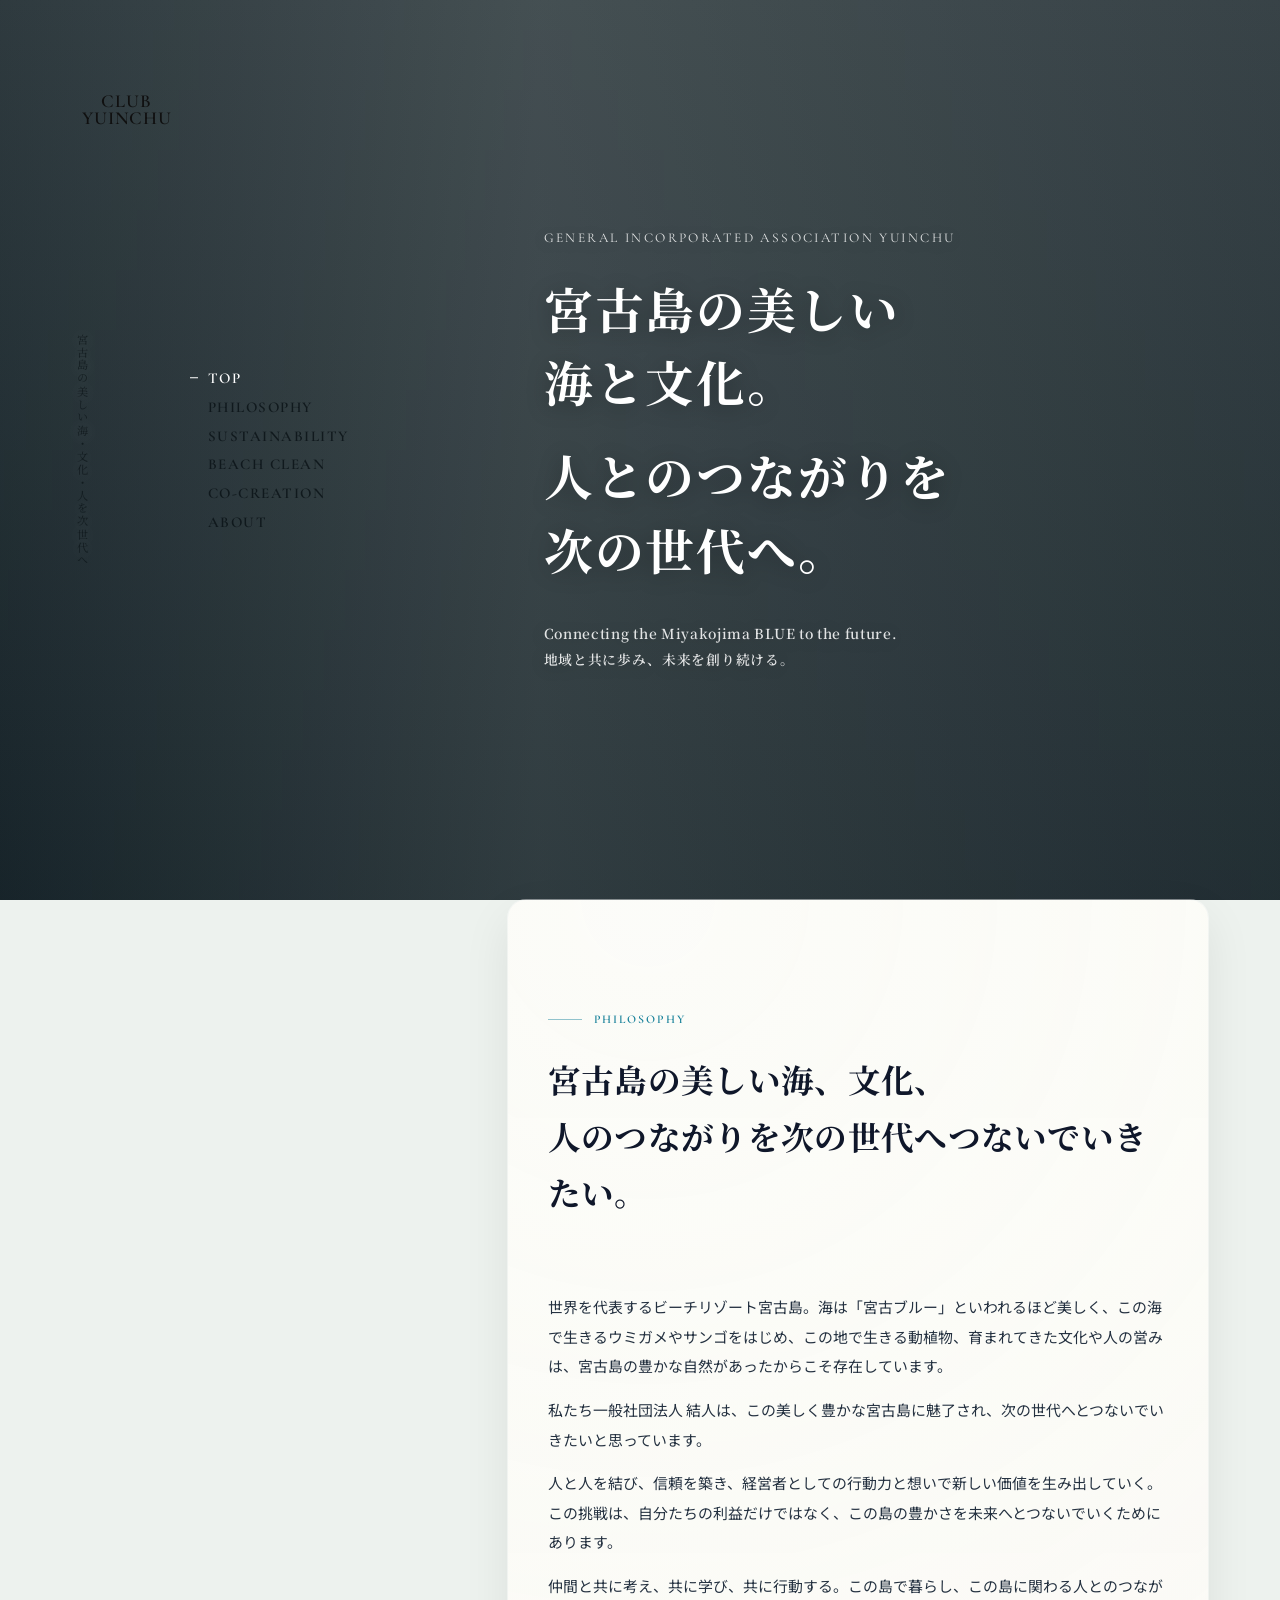
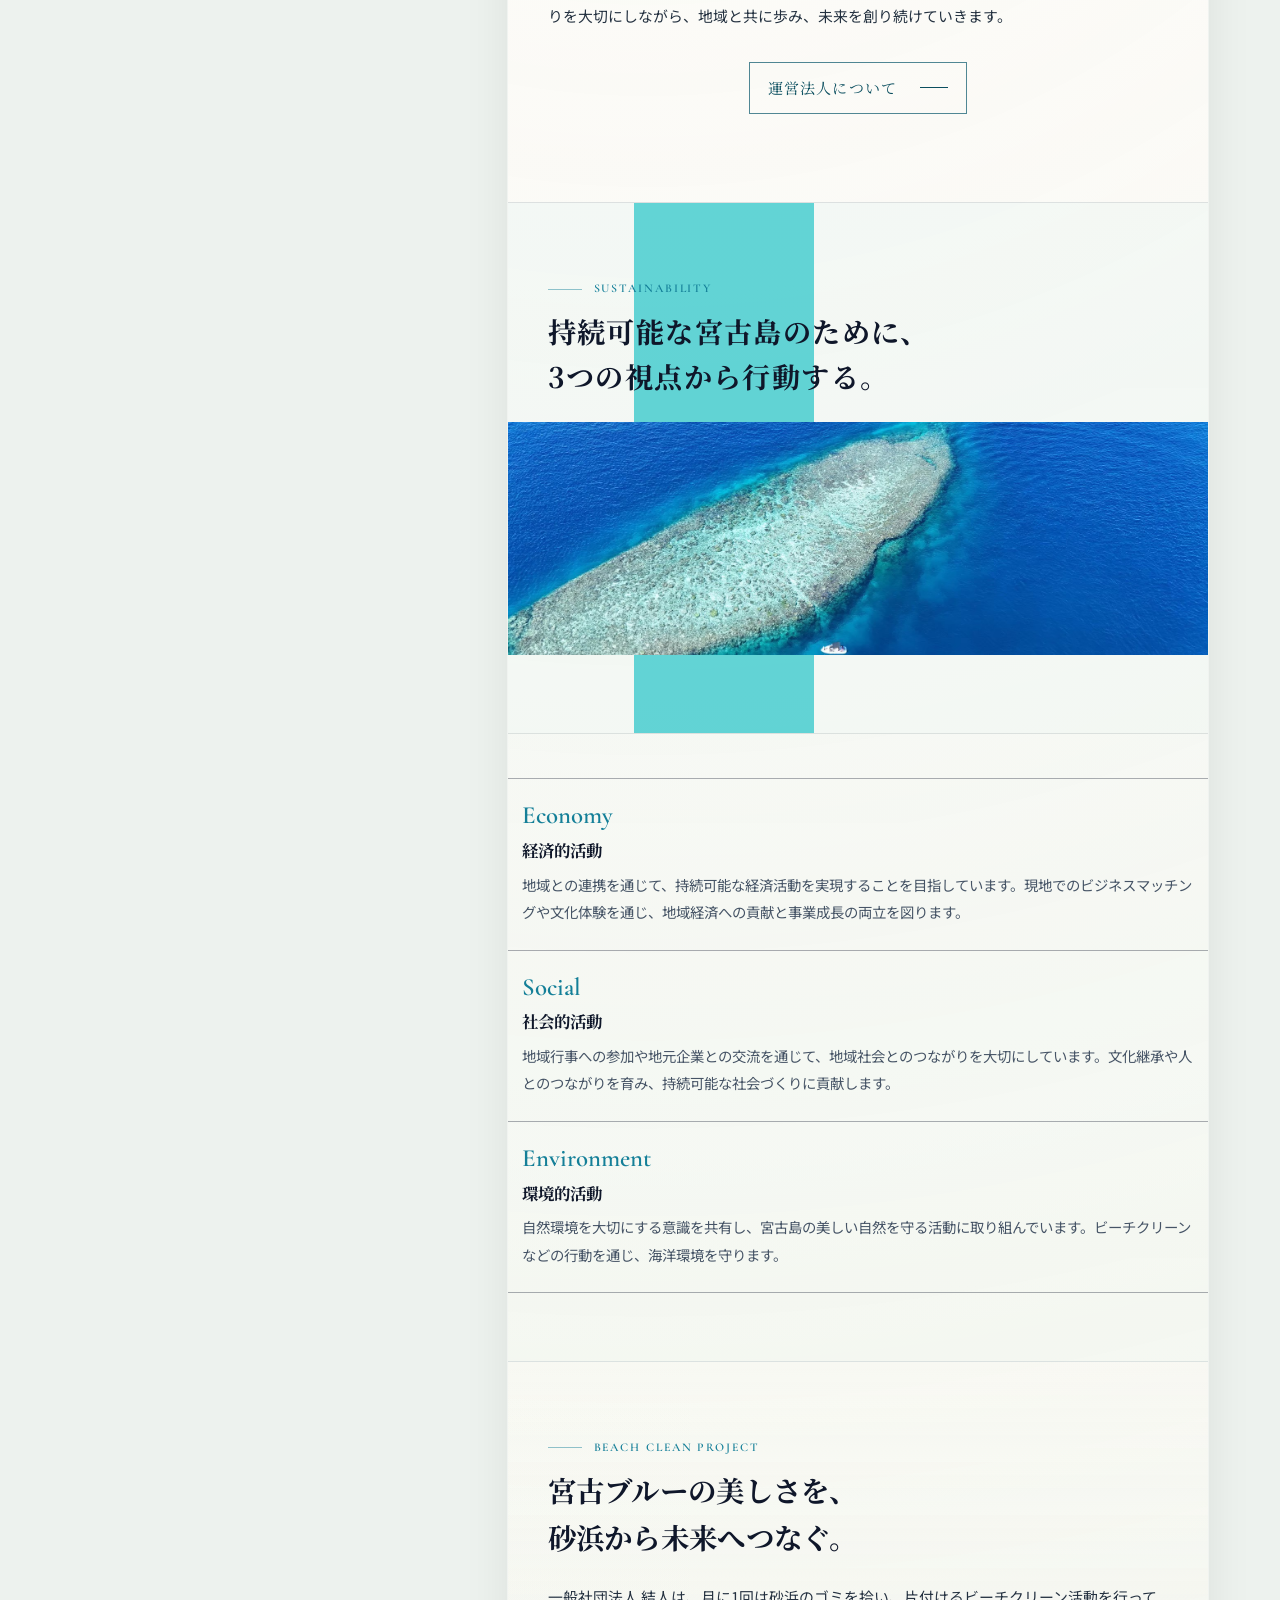
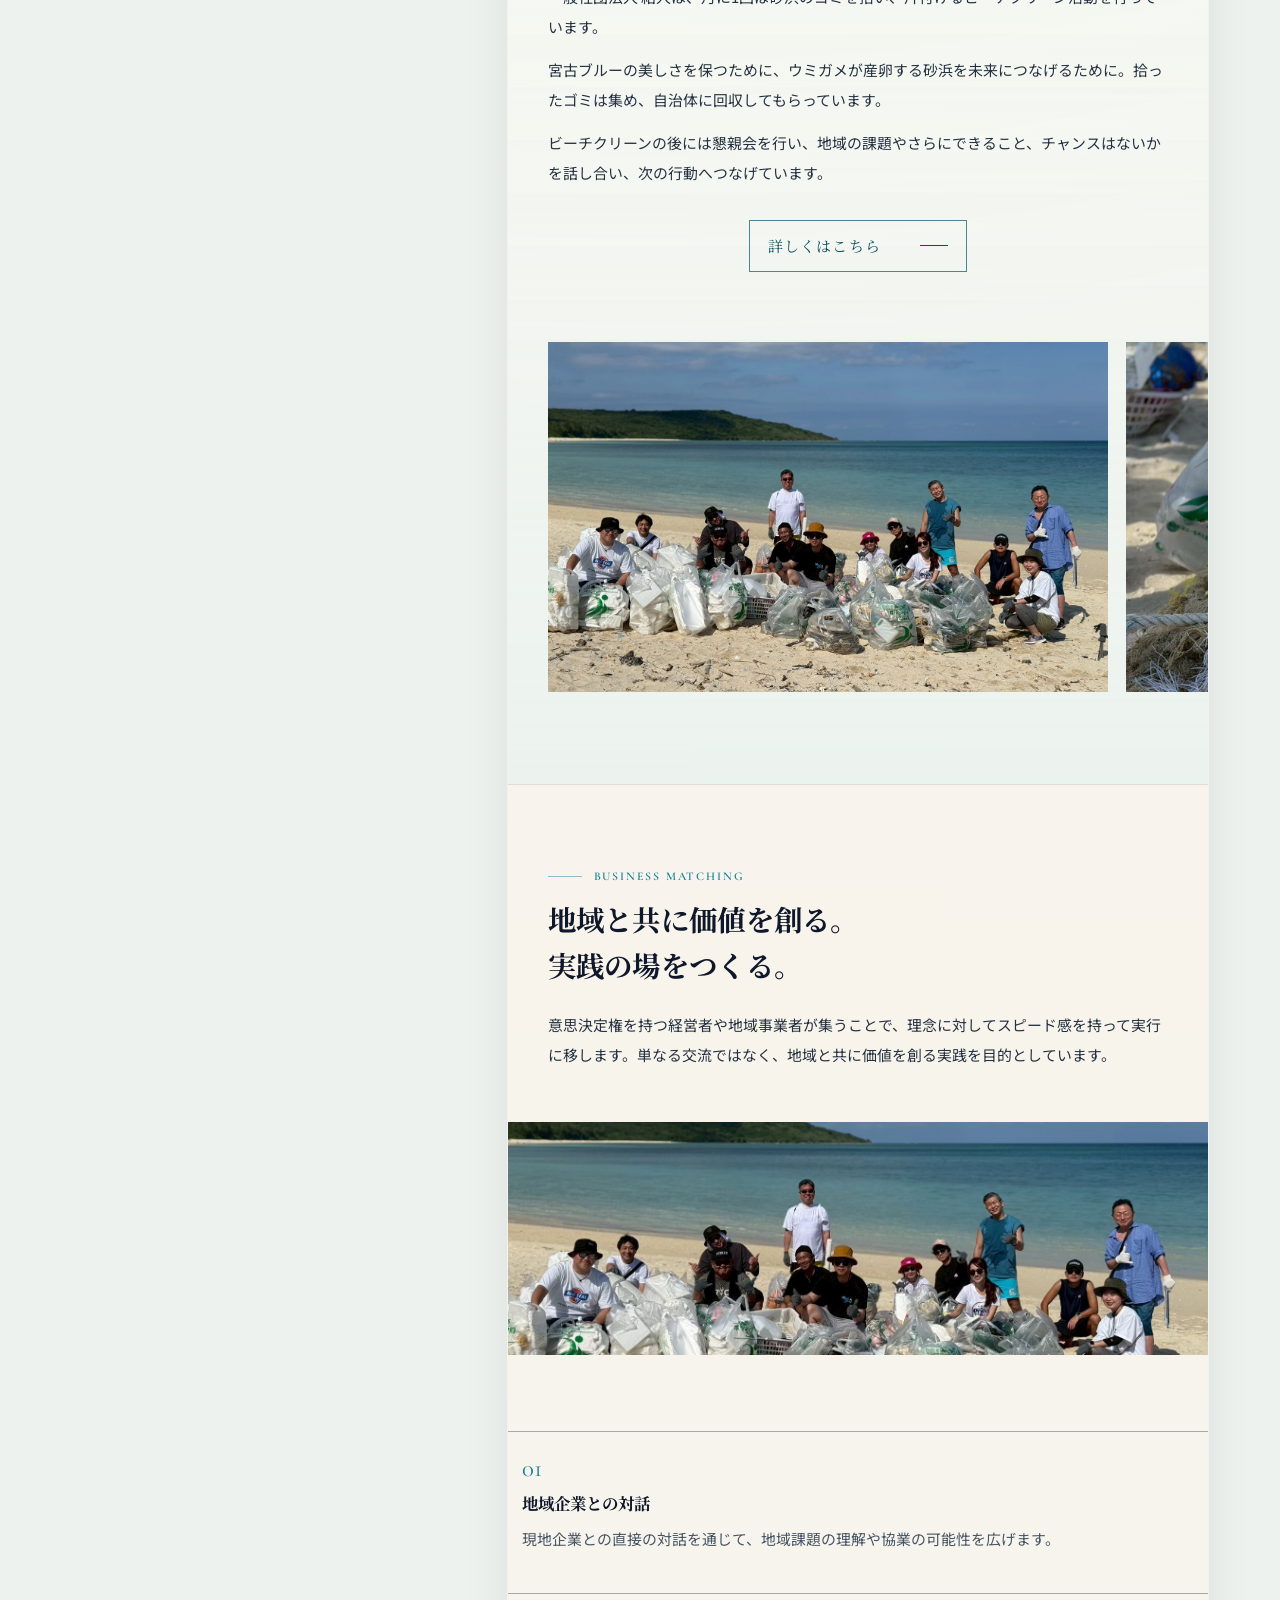
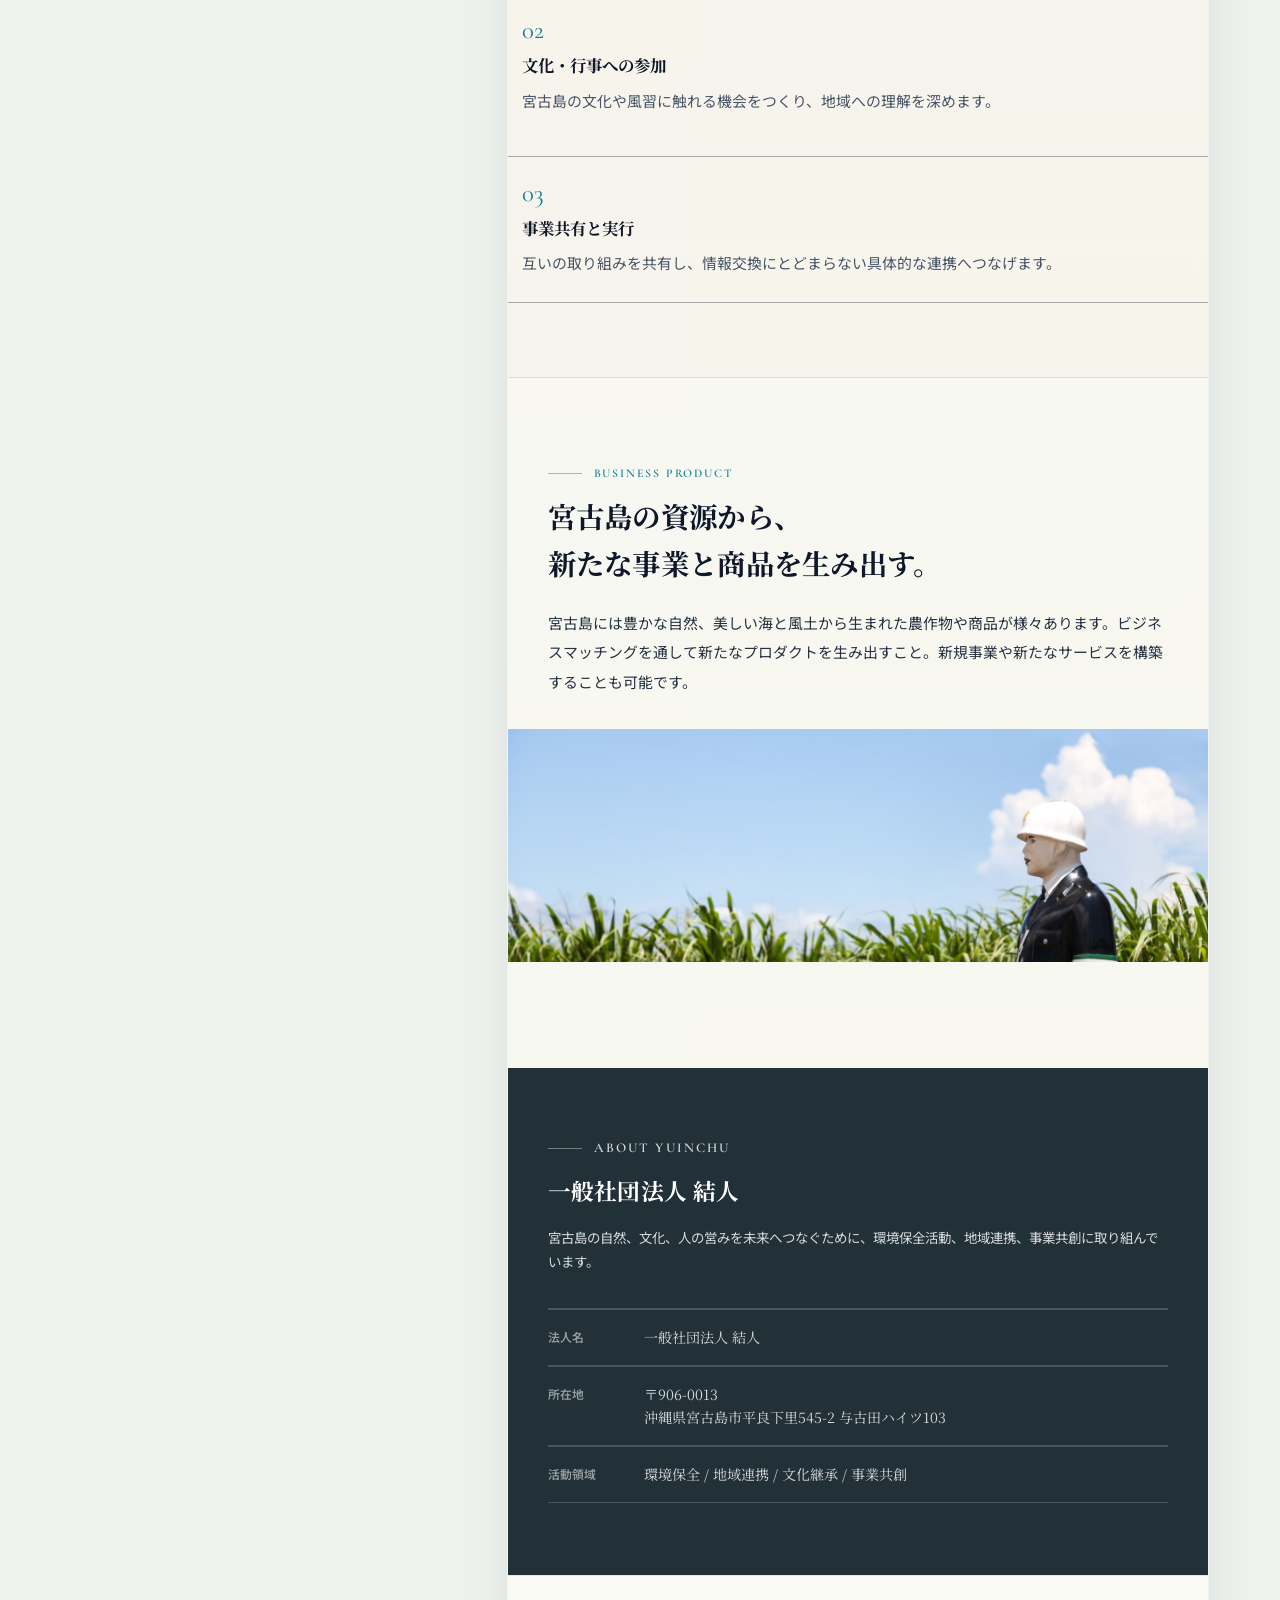
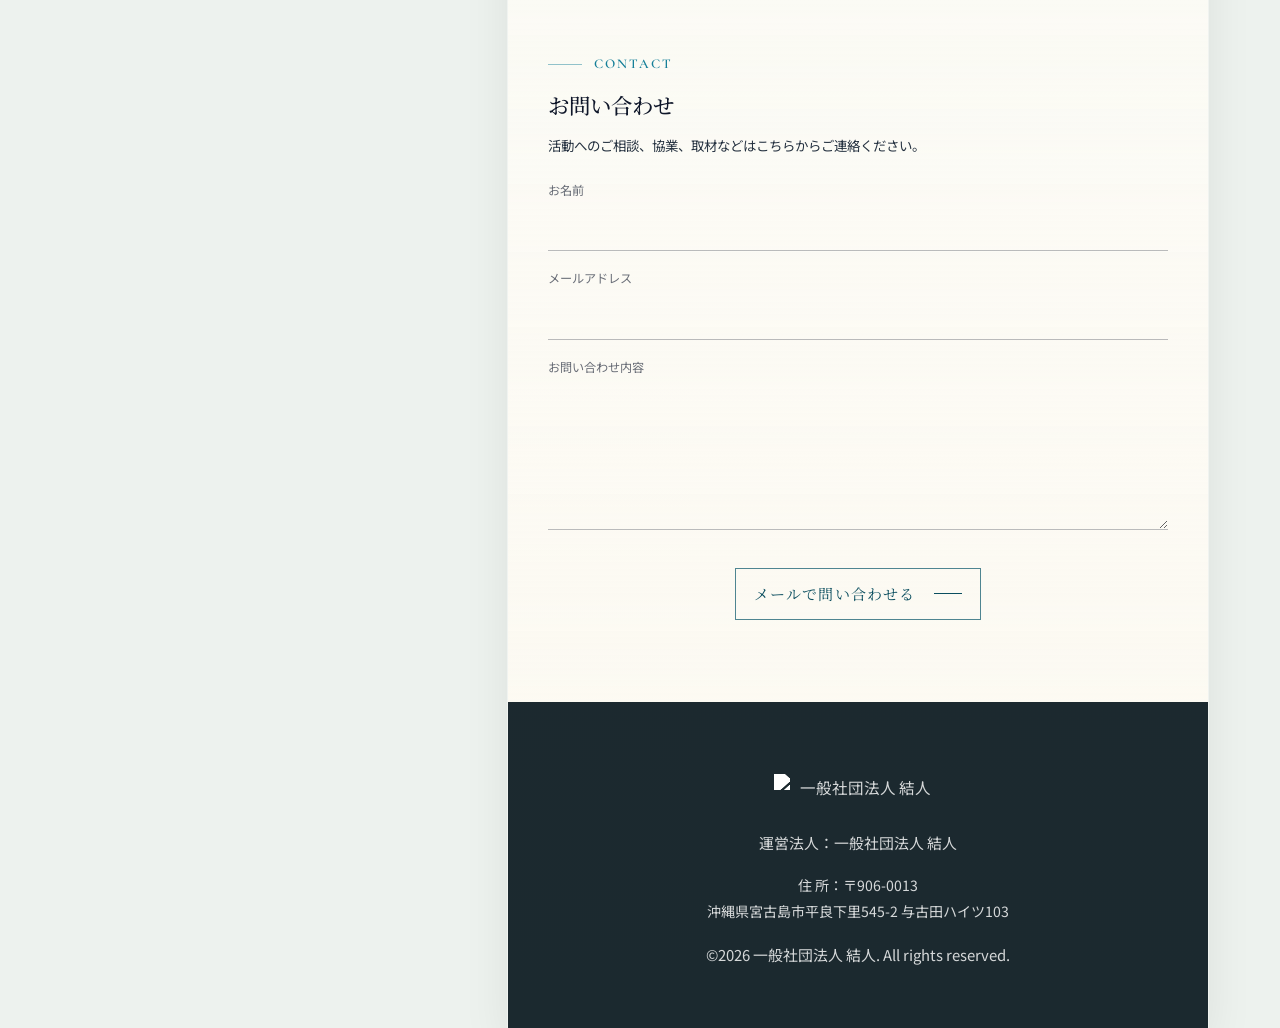
==== index.html @ d58e1b7d "Add files via upload" ====
<!DOCTYPE html>
<html lang="ja">
<head>
  <meta charset="UTF-8">
  <meta name="viewport" content="width=device-width, initial-scale=1.0">
  <meta name="description" content="一般社団法人 結人は、宮古島の美しい海・文化・人のつながりを次世代へつなぐため、環境保全、地域連携、持続可能な経済活動に取り組む法人です。">
  <title>一般社団法人 結人｜宮古島の美しい海・文化・人を次世代へ</title>
  <link rel="icon" href="assets/favicon.png" type="image/png">
  <link rel="stylesheet" href="style_hiroha-structure.css">
  <link rel="preconnect" href="https://fonts.googleapis.com">
  <link rel="preconnect" href="https://fonts.gstatic.com" crossorigin>
  <link href="https://fonts.googleapis.com/css2?family=Noto+Sans+JP:wght@300;400;500;700&family=Noto+Serif+JP:wght@400;500;600;700&family=Cormorant+Garamond:wght@400;500;600&display=swap" rel="stylesheet">
</head>
<body class="hiroha-layout">
  <div class="ambient-video" aria-hidden="true">
    <video autoplay muted loop playsinline poster="assets/hero-ocean.jpg">
      <source src="assets/260413_yuinchubackground.mp4" type="video/mp4">
    </video>
  </div>
  <div class="ambient-overlay" aria-hidden="true"></div>
  <a class="side-logo" href="#top" aria-label="一般社団法人 結人 トップへ">
    <img src="assets/footer-logo.png" alt="">
  </a>
  <p class="side-copy" aria-hidden="true">宮古島の美しい海・文化・人を次世代へ</p>

  <header class="site-header" id="top">
    <div class="site-header__inner">
      <a class="brand" href="#top" aria-label="一般社団法人 結人 トップへ">
        <span>CLUB</span>
        <span>YUINCHU</span>
      </a>
      <nav class="global-nav" id="global-nav" aria-label="サイトナビゲーション">
        <a href="#top">TOP</a>
        <a href="#philosophy">PHILOSOPHY</a>
        <a href="#sustainability">SUSTAINABILITY</a>
        <a href="#beach-clean">BEACH CLEAN</a>
        <a href="#co-creation">CO-CREATION</a>
        <a href="#company">ABOUT</a>
      </nav>
      <button class="menu-button" id="menu-button" type="button" aria-label="メニューを開閉" aria-controls="global-nav" aria-expanded="false">
        <span></span>
        <span></span>
        <span></span>
      </button>
    </div>
  </header>

  <main>
    <section class="hero corporate-hero" aria-labelledby="hero-title">
      <div class="hero__media" aria-hidden="true"></div>
      <div class="hero__content">
        <p class="hero__eyebrow">GENERAL INCORPORATED ASSOCIATION YUINCHU</p>
        <h1 class="hero__title" id="hero-title">宮古島の美しい<br>海と文化。<br><span>人とのつながりを<br>次の世代へ。</span></h1>
        <p class="hero__lead">Connecting the Miyakojima BLUE to the future.<br>地域と共に歩み、未来を創り続ける。</p>
      </div>
    </section>

    <div class="phone-stage">
      <section class="section intro" id="philosophy">
      <div class="container intro__layout">
        <div>
          <p class="section-label">PHILOSOPHY</p>
          <h2 class="section-title">宮古島の美しい海、文化、<br>人のつながりを次の世代へつないでいきたい。</h2>
        </div>
        <div class="intro__text">
          <p>世界を代表するビーチリゾート宮古島。海は「宮古ブルー」といわれるほど美しく、この海で生きるウミガメやサンゴをはじめ、この地で生きる動植物、育まれてきた文化や人の営みは、宮古島の豊かな自然があったからこそ存在しています。</p>
          <p>私たち一般社団法人 結人は、この美しく豊かな宮古島に魅了され、次の世代へとつないでいきたいと思っています。</p>
          <p>人と人を結び、信頼を築き、経営者としての行動力と想いで新しい価値を生み出していく。この挑戦は、自分たちの利益だけではなく、この島の豊かさを未来へとつないでいくためにあります。</p>
          <p>仲間と共に考え、共に学び、共に行動する。この島で暮らし、この島に関わる人とのつながりを大切にしながら、地域と共に歩み、未来を創り続けていきます。</p>
          <a class="section-link" href="about.html">運営法人について</a>
        </div>
      </div>
      </section>

    <section class="section sustainability" id="sustainability">
      <div class="container sustainability__inner">
        <p class="section-label">SUSTAINABILITY</p>
        <h2>持続可能な宮古島のために、<br>3つの視点から行動する。</h2>
        <figure class="placeholder-frame sustainability__visual">
          <img src="assets/260625_photo/LINE_ALBUM_20260109_260625_1.jpg" alt="宮古島のサンゴ礁と海">
        </figure>
      </div>
    </section>

    <section class="section sustainability-actions" aria-label="サステナビリティの取り組み">
      <div class="container">
        <div class="card-grid card-grid--three">
          <article class="initiative-card">
            <span>Economy</span>
            <h3>経済的活動</h3>
            <p>地域との連携を通じて、持続可能な経済活動を実現することを目指しています。現地でのビジネスマッチングや文化体験を通じ、地域経済への貢献と事業成長の両立を図ります。</p>
          </article>
          <article class="initiative-card">
            <span>Social</span>
            <h3>社会的活動</h3>
            <p>地域行事への参加や地元企業との交流を通じて、地域社会とのつながりを大切にしています。文化継承や人とのつながりを育み、持続可能な社会づくりに貢献します。</p>
          </article>
          <article class="initiative-card">
            <span>Environment</span>
            <h3>環境的活動</h3>
            <p>自然環境を大切にする意識を共有し、宮古島の美しい自然を守る活動に取り組んでいます。ビーチクリーンなどの行動を通じ、海洋環境を守ります。</p>
          </article>
        </div>
      </div>
    </section>

    <section class="section beach-clean" id="beach-clean">
      <div class="container beach-clean__layout">
        <div class="beach-clean__copy">
          <p class="section-label">BEACH CLEAN PROJECT</p>
          <h2 class="section-title">宮古ブルーの美しさを、<br>砂浜から未来へつなぐ。</h2>
          <p>一般社団法人 結人は、月に1回は砂浜のゴミを拾い、片付けるビーチクリーン活動を行っています。</p>
          <p>宮古ブルーの美しさを保つために、ウミガメが産卵する砂浜を未来につなげるために。拾ったゴミは集め、自治体に回収してもらっています。</p>
          <p>ビーチクリーンの後には懇親会を行い、地域の課題やさらにできること、チャンスはないかを話し合い、次の行動へつなげています。</p>
          <a class="section-link" href="beach-clean.html">詳しくはこちら</a>
        </div>
        <div class="beach-clean__slider" aria-label="ビーチクリーン活動写真スライダー">
          <div class="beach-clean__track">
            <figure>
              <img src="assets/beach-clean-team.jpg" alt="宮古島の砂浜で行われたビーチクリーン活動">
            </figure>
            <figure>
              <img src="assets/beach-clean-trash.jpg" alt="砂浜で回収された漂着ゴミ">
            </figure>
            <figure>
              <img src="assets/beach-clean-team-vertical.jpg" alt="ビーチクリーン活動に参加した人々">
            </figure>
            <figure>
              <img src="assets/beach-clean-collected.jpg" alt="ビーチクリーンで集められたゴミ">
            </figure>
            <figure aria-hidden="true">
              <img src="assets/beach-clean-team.jpg" alt="">
            </figure>
            <figure aria-hidden="true">
              <img src="assets/beach-clean-trash.jpg" alt="">
            </figure>
            <figure aria-hidden="true">
              <img src="assets/beach-clean-team-vertical.jpg" alt="">
            </figure>
            <figure aria-hidden="true">
              <img src="assets/beach-clean-collected.jpg" alt="">
            </figure>
          </div>
        </div>
      </div>
    </section>

    <section class="section co-creation" id="co-creation">
      <div class="container co-creation__layout">
        <div>
          <p class="section-label">BUSINESS MATCHING</p>
          <h2 class="section-title">地域と共に価値を創る。<br>実践の場をつくる。</h2>
          <p>意思決定権を持つ経営者や地域事業者が集うことで、理念に対してスピード感を持って実行に移します。単なる交流ではなく、地域と共に価値を創る実践を目的としています。</p>
        </div>
        <figure class="placeholder-frame co-creation__visual">
          <img src="assets/260625_photo/LINE_ALBUM_20260508_260625_18.jpg" alt="宮古島のビーチで活動する人々">
        </figure>
        <div class="co-creation__cards">
          <article>
            <span>01</span>
            <h3>地域企業との対話</h3>
            <p>現地企業との直接の対話を通じて、地域課題の理解や協業の可能性を広げます。</p>
          </article>
          <article>
            <span>02</span>
            <h3>文化・行事への参加</h3>
            <p>宮古島の文化や風習に触れる機会をつくり、地域への理解を深めます。</p>
          </article>
          <article>
            <span>03</span>
            <h3>事業共有と実行</h3>
            <p>互いの取り組みを共有し、情報交換にとどまらない具体的な連携へつなげます。</p>
          </article>
        </div>
      </div>
    </section>

    <section class="section product">
      <div class="container product__layout">
        <figure>
          <img src="assets/gallery-beach-02.jpg" alt="宮古島の美しい海と砂浜">
        </figure>
        <div>
          <p class="section-label">BUSINESS PRODUCT</p>
          <h2 class="section-title">宮古島の資源から、<br>新たな事業と商品を生み出す。</h2>
          <p>宮古島には豊かな自然、美しい海と風土から生まれた農作物や商品が様々あります。ビジネスマッチングを通して新たなプロダクトを生み出すこと。新規事業や新たなサービスを構築することも可能です。</p>
        </div>
      </div>
    </section>

    <section class="section company" id="company">
      <div class="container company__layout">
        <div>
          <p class="section-label">ABOUT YUINCHU</p>
          <h2 class="section-title">一般社団法人 結人</h2>
          <p>宮古島の自然、文化、人の営みを未来へつなぐために、環境保全活動、地域連携、事業共創に取り組んでいます。</p>
        </div>
        <dl class="company-table">
          <div>
            <dt>法人名</dt>
            <dd>一般社団法人 結人</dd>
          </div>
          <div>
            <dt>所在地</dt>
            <dd>〒906-0013<br>沖縄県宮古島市平良下里545-2 与古田ハイツ103</dd>
          </div>
          <div>
            <dt>活動領域</dt>
            <dd>環境保全 / 地域連携 / 文化継承 / 事業共創</dd>
          </div>
        </dl>
      </div>
    </section>

    <section class="section contact" id="contact">
      <div class="container contact__layout">
        <form class="contact-form" id="contact-form" action="mailto:info@theclub-miyakojima.com" method="post" enctype="text/plain">
          <div class="contact-form__head">
            <p class="section-label">CONTACT</p>
            <h3>お問い合わせ</h3>
            <p>活動へのご相談、協業、取材などはこちらからご連絡ください。</p>
          </div>
          <label>
            <span>お名前</span>
            <input type="text" name="お名前" autocomplete="name" required>
          </label>
          <label>
            <span>メールアドレス</span>
            <input type="email" name="メールアドレス" autocomplete="email" required>
          </label>
          <label>
            <span>お問い合わせ内容</span>
            <textarea name="お問い合わせ内容" rows="5" required></textarea>
          </label>
          <button class="section-link contact-form__button" type="submit">メールで問い合わせる</button>
          <p class="contact-form__thanks" id="contact-thanks" hidden>ありがとうございます。メールソフトが起動しますので、内容をご確認のうえ送信してください。</p>
        </form>
      </div>
    </section>

      <footer class="footer">
        <div class="container footer__inner">
          <img src="assets/footer-logo.png" alt="一般社団法人 結人">
          <p>運営法人：一般社団法人 結人</p>
          <address>住 所：〒906-0013<br>沖縄県宮古島市平良下里545-2 与古田ハイツ103</address>
          <p class="footer__copy">&copy;2026 一般社団法人 結人. All rights reserved.</p>
        </div>
      </footer>
    </div>
  </main>

  <script>
    const menuButton = document.getElementById('menu-button');
    const globalNav = document.getElementById('global-nav');
    const header = document.querySelector('.site-header');

    menuButton.addEventListener('click', () => {
      const isOpen = globalNav.classList.toggle('is-open');
      menuButton.classList.toggle('is-active', isOpen);
      document.body.classList.toggle('is-menu-open', isOpen);
      menuButton.setAttribute('aria-expanded', String(isOpen));
    });

    document.querySelectorAll('.global-nav a').forEach((link) => {
      link.addEventListener('click', () => {
        globalNav.classList.remove('is-open');
        menuButton.classList.remove('is-active');
        document.body.classList.remove('is-menu-open');
        menuButton.setAttribute('aria-expanded', 'false');
      });
    });

    const updateHeaderState = () => {
      header.classList.toggle('is-scrolled', window.scrollY > 40);
    };

    window.addEventListener('scroll', updateHeaderState);
    updateHeaderState();

    const navLinks = Array.from(document.querySelectorAll('.global-nav a[href^="#"]'));
    const navSections = navLinks
      .map((link) => document.querySelector(link.getAttribute('href')))
      .filter(Boolean);

    const updateCurrentNav = () => {
      let currentSection = navSections[0];
      navSections.forEach((section) => {
        const rect = section.getBoundingClientRect();
        if (rect.top <= window.innerHeight * 0.42) {
          currentSection = section;
        }
      });

      navLinks.forEach((link) => {
        link.classList.toggle('is-current', link.getAttribute('href') === `#${currentSection.id}`);
      });
    };

    window.addEventListener('scroll', updateCurrentNav);
    window.addEventListener('resize', updateCurrentNav);
    navLinks.forEach((link) => {
      link.addEventListener('click', () => {
        navLinks.forEach((navLink) => navLink.classList.remove('is-current'));
        link.classList.add('is-current');
      });
    });
    updateCurrentNav();

    const contactForm = document.getElementById('contact-form');
    const contactThanks = document.getElementById('contact-thanks');
    const contactEmail = 'info@theclub-miyakojima.com';

    contactForm.addEventListener('submit', (event) => {
      event.preventDefault();

      const formData = new FormData(contactForm);
      const name = formData.get('お名前') || '';
      const email = formData.get('メールアドレス') || '';
      const message = formData.get('お問い合わせ内容') || '';
      const subject = '【お問い合わせ】一般社団法人 結人';
      const body = [
        '一般社団法人 結人 ご担当者様',
        '',
        'Webサイトよりお問い合わせです。',
        '',
        `お名前：${name}`,
        `メールアドレス：${email}`,
        '',
        'お問い合わせ内容：',
        message
      ].join('\n');

      contactThanks.hidden = false;
      window.location.href = `mailto:${contactEmail}?subject=${encodeURIComponent(subject)}&body=${encodeURIComponent(body)}`;
      contactForm.reset();
    });

    const motionTargets = document.querySelectorAll(
      '.section-label, .section-title, .intro__text p, .sustainability h2, .placeholder-frame, .initiative-card, .beach-clean__copy p, .section-link, .beach-clean__slider, .co-creation p, .co-creation__cards article, .product figure, .product p, .company__layout > *, .contact__layout > *'
    );

    if (!window.matchMedia('(prefers-reduced-motion: reduce)').matches) {
      motionTargets.forEach((element) => element.classList.add('reveal'));

      const revealObserver = new IntersectionObserver((entries) => {
        entries.forEach((entry) => {
          if (entry.isIntersecting) {
            entry.target.classList.add('is-visible');
            revealObserver.unobserve(entry.target);
          }
        });
      }, {
        threshold: 0.12,
        rootMargin: '0px 0px -8% 0px'
      });

      const showVisibleElement = (element) => {
        const rect = element.getBoundingClientRect();
        if (rect.top < window.innerHeight * 0.94 && rect.bottom > window.innerHeight * 0.04) {
          element.classList.add('is-visible');
          revealObserver.unobserve(element);
        }
      };

      motionTargets.forEach((element) => {
        revealObserver.observe(element);
        showVisibleElement(element);
      });
    }
  </script>
</body>
</html>
---- style_hiroha-structure.css ----
@import url("style.css");

body.hiroha-layout {
  color: var(--color-ink);
  background: #edf2ee;
  font-size: 15.5px;
  line-height: 1.8;
}

.ambient-video {
  position: fixed;
  inset: 0;
  z-index: 0;
  overflow: hidden;
  background: #061319 url("assets/hero-ocean.jpg") center / cover no-repeat;
}

.ambient-video video {
  width: 100%;
  height: 100%;
  object-fit: cover;
  opacity: 1;
}

.ambient-overlay {
  position: fixed;
  inset: 0;
  z-index: 1;
  pointer-events: none;
  background:
    linear-gradient(90deg, rgba(239, 245, 240, 0.08), rgba(239, 245, 240, 0.18) 42%, rgba(239, 245, 240, 0.12)),
    linear-gradient(180deg, rgba(255, 255, 255, 0.1), rgba(3, 18, 26, 0.16));
}

.side-logo,
.side-copy {
  position: fixed;
  z-index: 3;
  color: rgba(255, 255, 255, 0.78);
}

.side-logo {
  left: clamp(40px, 8.5vw, 142px);
  bottom: clamp(34px, 6vh, 68px);
  width: clamp(280px, 27vw, 460px);
  opacity: 0.96;
  transform: translateX(-50%);
}

.side-logo img {
  width: 100%;
  height: auto;
  filter: brightness(0) invert(1);
}

.hiroha-layout .side-copy {
  left: clamp(40px, 8.5vw, 142px);
  top: 50%;
  margin: 0;
  writing-mode: vertical-rl;
  transform: translate(-50%, -50%);
  font-family: var(--font-serif);
  font-size: clamp(0.7rem, 0.78vw, 0.82rem);
  letter-spacing: 0.18em;
  line-height: 1.62;
  color: rgba(6, 14, 18, 0.62);
  text-shadow: 0 1px 18px rgba(255, 255, 255, 0.28);
}

.phone-stage {
  position: relative;
  z-index: 2;
  width: min(100%, 700px);
  margin: 0 auto;
  overflow: hidden;
  border-radius: 18px 18px 0 0;
  background:
    radial-gradient(circle at 20% 0%, rgba(255, 255, 255, 0.52), transparent 42%),
    linear-gradient(180deg, rgba(252, 250, 242, 0.78), rgba(248, 247, 240, 0.72));
  box-shadow: 0 0 0 1px rgba(255, 255, 255, 0.42), 0 18px 48px rgba(0, 0, 0, 0.08);
}

@media (min-width: 1100px) {
  .phone-stage {
    margin-right: auto;
    margin-left: calc((100% - 700px) / 2 + clamp(210px, 17vw, 320px));
  }

  .side-logo {
    left: calc(((100% - 700px) / 2 + clamp(210px, 17vw, 320px)) / 2);
  }

  .hiroha-layout .side-copy {
    left: clamp(42px, 5.8vw, 104px);
    transform: translateY(-50%);
  }

  .hiroha-layout .site-header__inner {
    margin-right: auto;
    margin-left: clamp(58px, 6vw, 92px);
  }
}

.hiroha-layout .site-header {
  z-index: 10;
  inset: clamp(56px, 8vh, 84px) 0 auto;
}

.hiroha-layout .site-header.is-scrolled {
  background: transparent;
  box-shadow: none;
  backdrop-filter: none;
}

.hiroha-layout .site-header__inner {
  width: min(100% - 56px, 620px);
  height: 76px;
}

@media (min-width: 1100px) {
  .hiroha-layout .site-header__inner {
    width: calc(100% - clamp(60px, 8vw, 112px));
  }
}

.hiroha-layout .brand,
.hiroha-layout .global-nav {
  color: #101010;
  text-shadow: none;
}

.hiroha-layout .brand {
  transition: opacity 0.48s ease, color 0.25s ease;
}

.hiroha-layout .site-header.is-scrolled .brand,
.hiroha-layout .site-header.is-scrolled .global-nav {
  color: #0d1f2a;
  text-shadow: none;
}

.hiroha-layout .site-header.is-scrolled .brand {
  opacity: 0;
  pointer-events: none;
}

.hiroha-layout .global-nav.is-open {
  color: #0d1f2a;
  text-shadow: none;
}

.hiroha-layout .global-nav {
  position: fixed;
  top: 0;
  right: 0;
  width: min(78vw, 320px);
  height: 100svh;
  padding: 96px 34px 34px;
  background: rgba(255, 255, 255, 0.96);
  box-shadow: -24px 0 50px rgba(15, 23, 42, 0.14);
  transform: translateX(100%);
  transition: transform 0.25s ease;
  flex-direction: column;
  align-items: flex-start;
  justify-content: flex-start;
  gap: 22px;
  color: #0d1f2a;
  font-size: 0.86rem;
  text-shadow: none;
}

.hiroha-layout .global-nav.is-open {
  transform: translateX(0);
}

.hiroha-layout .menu-button {
  position: relative;
  z-index: 60;
  display: block;
}

.hiroha-layout .menu-button span {
  background: #101010;
}

.hiroha-layout .site-header.is-scrolled .menu-button span,
.hiroha-layout.is-menu-open .menu-button span {
  background: var(--color-ink);
}

@media (min-width: 1100px) {
  .hiroha-layout .global-nav {
    position: fixed;
    right: auto;
    left: calc(((100% - 700px) / 2 + clamp(210px, 17vw, 320px)) / 2 - clamp(44px, 5vw, 76px));
    top: 50%;
    z-index: 9;
    width: auto;
    height: auto;
    padding: 0;
    background: transparent;
    box-shadow: none;
    transform: translateY(-50%);
    transition: none;
    flex-direction: column;
    align-items: flex-start;
    justify-content: flex-start;
    gap: 6px;
    color: rgba(6, 14, 18, 0.76);
    font-family: var(--font-en);
    font-size: 15px;
    font-weight: 600;
    letter-spacing: 0.1em;
    line-height: 1.25;
    text-align: left;
    white-space: nowrap;
  }

  .hiroha-layout .global-nav.is-open {
    transform: translateY(-50%);
  }

  .hiroha-layout .global-nav a {
    position: relative;
    display: block;
    padding: 2px 0 2px 18px;
    transition: color 0.22s ease, opacity 0.22s ease;
  }

  .hiroha-layout .global-nav a::before {
    position: absolute;
    left: 0;
    top: 50%;
    width: 8px;
    height: 1px;
    background: currentColor;
    opacity: 0;
    transform: translateY(-50%) scaleX(0.4);
    transform-origin: left center;
    transition: opacity 0.22s ease, transform 0.22s ease;
    content: "";
  }

  .hiroha-layout .global-nav a.is-current {
    color: #fff;
  }

  .hiroha-layout .global-nav a.is-current::before {
    opacity: 1;
    transform: translateY(-50%) scaleX(1);
  }

  .hiroha-layout .menu-button {
    display: none;
  }
}

.hiroha-layout .container {
  width: min(100% - 64px, 620px);
}

.hiroha-layout .section {
  position: relative;
  padding: 78px 0;
}

.hiroha-layout .section-label {
  display: flex;
  align-items: center;
  gap: 12px;
  margin-bottom: 12px;
  color: #147f98;
  font-size: 0.74rem;
  letter-spacing: 0.16em;
  line-height: 1.3;
}

.hiroha-layout .phone-stage .section-label::before,
.about-page .about-hero .section-label::before {
  flex: 0 0 34px;
  width: 34px;
  height: 1px;
  background: currentColor;
  opacity: 0.46;
  content: "";
}

.hiroha-layout .section-title {
  margin-bottom: 22px;
  font-size: clamp(1.34rem, 5.2vw, 1.78rem);
  line-height: 1.62;
  letter-spacing: 0.01em;
}

.hiroha-layout p {
  margin-top: 0;
  margin-bottom: 0;
  color: #243140;
  font-size: 0.93rem;
  line-height: 2;
  text-align: left;
}

.hiroha-layout .hero {
  min-height: 100svh;
  background: transparent;
  color: #ffffff;
  display: flex;
  align-items: center;
}

.hiroha-layout .hero__media {
  display: none;
}

.hiroha-layout .hero::after {
  display: none;
}

.hiroha-layout .hero__content {
  width: min(100% - 64px, 620px);
  min-height: auto;
  margin: 0 auto;
  padding: 0;
  border: 0;
  border-radius: 0;
  background: transparent;
  box-shadow: none;
  backdrop-filter: none;
  display: block;
  text-align: left;
}

@media (min-width: 1100px) {
  .hiroha-layout .hero__content {
    margin-right: auto;
    margin-left: calc((100% - 700px) / 2 + clamp(210px, 17vw, 320px) + 36px);
  }
}

.hiroha-layout .hero__eyebrow {
  display: block;
  margin: 0 0 22px;
  color: rgba(255, 255, 255, 0.86);
  font-size: clamp(0.72rem, 1.7vw, 0.84rem);
  letter-spacing: 0.18em;
  line-height: 1.6;
  text-align: left;
  text-shadow: 0 2px 18px rgba(0, 0, 0, 0.28);
}

.hiroha-layout .corporate-hero .hero__title {
  writing-mode: horizontal-tb;
  text-orientation: mixed;
  margin: 0;
  color: #ffffff;
  font-size: clamp(2.12rem, 5.2vw, 3.05rem);
  line-height: 1.5;
  letter-spacing: 0.04em;
  text-align: left;
  text-shadow: 0 3px 22px rgba(0, 0, 0, 0.3);
}

.hiroha-layout .corporate-hero .hero__title span {
  display: block;
  margin-top: 0.44em;
}

.hiroha-layout .hero__lead {
  margin: 34px 0 0;
  color: rgba(255, 255, 255, 0.86);
  font-size: clamp(0.74rem, 1.8vw, 0.86rem);
  line-height: 1.9;
  letter-spacing: 0.05em;
  text-align: left;
  text-shadow: 0 2px 16px rgba(0, 0, 0, 0.26);
}

.hiroha-layout .intro,
.hiroha-layout .sustainability,
.hiroha-layout .sustainability-actions,
.hiroha-layout .beach-clean,
.hiroha-layout .co-creation,
.hiroha-layout .product {
  background: transparent;
  color: var(--color-ink);
}

.hiroha-layout .intro {
  padding-top: 112px;
  padding-bottom: 88px;
}

.hiroha-layout .intro .section-label {
  margin-bottom: 24px;
}

.hiroha-layout .intro .section-title {
  margin-bottom: 38px;
  font-size: clamp(1.52rem, 5.6vw, 2.04rem);
  line-height: 1.72;
}

.hiroha-layout .sustainability {
  position: relative;
  background: rgba(224, 241, 239, 0.28);
  border-top: 1px solid rgba(15, 23, 42, 0.1);
  border-bottom: 1px solid rgba(15, 23, 42, 0.1);
}

.hiroha-layout .sustainability-actions {
  padding-top: 34px;
  background: rgba(224, 241, 239, 0.18);
}

.hiroha-layout .sustainability__inner {
  min-height: 0;
  display: flex;
  flex-direction: column;
  justify-content: flex-start;
}

.hiroha-layout .sustainability .section-label {
  color: #147f98;
  text-shadow: none;
}

.hiroha-layout .sustainability h2 {
  max-width: 620px;
  margin: 0 0 22px;
  font-family: var(--font-serif);
  font-size: clamp(1.34rem, 5.2vw, 1.76rem);
  line-height: 1.62;
  text-align: left;
  text-shadow: none;
}

.hiroha-layout .beach-clean {
  color: var(--color-ink);
  background:
    linear-gradient(180deg, rgba(255, 255, 255, 0), rgba(210, 232, 235, 0.3));
  border-top: 1px solid rgba(15, 23, 42, 0.08);
  padding-bottom: 88px;
}

.hiroha-layout .beach-clean__layout,
.hiroha-layout .product__layout,
.hiroha-layout .co-creation__layout,
.hiroha-layout .company__layout,
.hiroha-layout .intro__layout {
  grid-template-columns: 1fr;
}

.hiroha-layout .intro__layout {
  gap: 34px;
}

.hiroha-layout .beach-clean__layout,
.hiroha-layout .product__layout,
.hiroha-layout .co-creation__layout {
  gap: 32px;
}

.hiroha-layout .beach-clean__copy {
  max-width: 620px;
  padding: 0;
  border: 0;
  border-radius: 0;
  background: transparent;
  box-shadow: none;
  backdrop-filter: none;
}

.hiroha-layout .beach-clean__copy .section-label {
  color: #147f98;
}

.hiroha-layout .beach-clean__copy p,
.hiroha-layout .co-creation p {
  color: #243140;
}

.hiroha-layout .intro__text {
  padding: 0;
  border-left: 0;
  background: transparent;
}

.hiroha-layout .intro__text p {
  color: #243140;
  font-family: var(--font-sans);
  font-size: 0.93rem;
  line-height: 2;
}

.hiroha-layout .intro__text p + p,
.hiroha-layout .beach-clean__copy p + p {
  margin-top: 0.92em;
}

.hiroha-layout .section-link {
  display: flex;
  align-items: center;
  justify-content: space-between;
  gap: 18px;
  width: fit-content;
  min-width: 218px;
  margin: 32px auto 0;
  padding: 14px 18px 15px;
  border: 1px solid rgba(13, 89, 109, 0.72);
  color: #0b4e5f;
  font-family: var(--font-serif);
  font-size: 0.94rem;
  line-height: 1.4;
  letter-spacing: 0.08em;
  transition: background 0.24s ease, color 0.24s ease, border-color 0.24s ease;
}

.hiroha-layout .section-link::after {
  width: 28px;
  height: 1px;
  background: currentColor;
  content: "";
  transition: transform 0.24s ease;
}

.hiroha-layout .section-link:hover {
  border-color: #0b4e5f;
  background: #0b4e5f;
  color: #fff;
}

.hiroha-layout .section-link:hover::after {
  transform: translateX(6px);
}

.hiroha-layout .beach-clean__slider {
  width: calc(100% + 92px);
  margin: 38px -46px 0;
  overflow-x: auto;
  overscroll-behavior-x: contain;
  scroll-snap-type: x mandatory;
  scrollbar-width: none;
}

.hiroha-layout .beach-clean__slider::-webkit-scrollbar {
  display: none;
}

.hiroha-layout .beach-clean__track {
  display: flex;
  gap: 18px;
  padding: 0 46px 4px;
  width: max-content;
  animation: beachCleanMarquee 54s linear infinite;
  will-change: transform;
}

.hiroha-layout .beach-clean__slider:hover .beach-clean__track {
  animation-play-state: paused;
}

.hiroha-layout .beach-clean__track figure {
  flex: 0 0 min(84vw, 560px);
  margin: 0;
  scroll-snap-align: center;
}

.hiroha-layout .beach-clean__track img {
  width: 100%;
  aspect-ratio: 16 / 10;
  object-fit: cover;
  border-radius: 0;
}

@keyframes beachCleanMarquee {
  from {
    transform: translateX(0);
  }

  to {
    transform: translateX(calc(-50% + 21px));
  }
}

@media (prefers-reduced-motion: reduce) {
  .hiroha-layout .beach-clean__track {
    animation: none;
  }
}

.hiroha-layout .co-creation {
  color: var(--color-ink);
  background: rgba(246, 240, 228, 0.38);
  border-top: 1px solid rgba(15, 23, 42, 0.1);
  border-bottom: 1px solid rgba(15, 23, 42, 0.1);
  padding-top: 84px;
  padding-bottom: 84px;
}

.hiroha-layout .co-creation__cards article {
  display: block;
  width: calc(100% + 104px);
  margin-left: -52px;
  padding: 24px 26px;
  border: 0;
  border-top: 1px solid rgba(15, 23, 42, 0.34);
  border-radius: 0;
  background: transparent;
}

.hiroha-layout .co-creation__cards article:last-child {
  border-bottom: 1px solid rgba(15, 23, 42, 0.34);
}

.hiroha-layout .co-creation__cards span {
  display: block;
  margin-bottom: 10px;
  color: #147f98;
  font-size: 1.55rem;
}

.hiroha-layout .co-creation__cards h3 {
  margin-bottom: 8px;
  font-size: 1.03rem;
}

.hiroha-layout .co-creation .section-label {
  color: #147f98;
}

.hiroha-layout .co-creation__cards article p {
  color: #465466;
}

.hiroha-layout .card-grid--three {
  grid-template-columns: 1fr;
  gap: 0;
  width: calc(100% + 104px);
  margin-left: -52px;
}

.hiroha-layout .initiative-card {
  padding: 24px 26px;
  border: 0;
  border-top: 1px solid rgba(15, 23, 42, 0.34);
  border-radius: 0;
  background: transparent;
}

.hiroha-layout .initiative-card:last-child {
  border-bottom: 1px solid rgba(15, 23, 42, 0.34);
}

.hiroha-layout .initiative-card span {
  margin-bottom: 10px;
  color: #147f98;
  font-size: 1.55rem;
}

.hiroha-layout .initiative-card h3 {
  margin-bottom: 8px;
  font-size: 1.03rem;
}

.hiroha-layout .initiative-card p {
  color: #465466;
  font-size: 0.9rem;
  line-height: 1.9;
}

.hiroha-layout .initiative-card,
.hiroha-layout .co-creation__cards article,
.hiroha-layout .company-table {
  border-radius: 0;
}

.hiroha-layout .product figure {
  order: 2;
  width: calc(100% + 80px);
  margin: 0 0 18px -40px;
}

.hiroha-layout .product {
  background: rgba(255, 255, 255, 0.08);
  padding-top: 88px;
  padding-bottom: 88px;
}

.hiroha-layout .product img {
  width: 100%;
  max-width: 100%;
  margin-left: 0;
  aspect-ratio: 3 / 1;
  border-radius: 0;
  object-fit: cover;
}

.placeholder-frame {
  position: relative;
  width: calc(100% + 80px);
  max-width: none;
  margin: 0 0 0 -40px;
  aspect-ratio: 3 / 1;
  display: flex;
  flex-direction: column;
  place-items: center;
  align-items: center;
  justify-content: center;
  border: 1px dashed rgba(20, 127, 152, 0.38);
  border-radius: 0;
  overflow: hidden;
  background:
    linear-gradient(135deg, rgba(20, 127, 152, 0.08), rgba(61, 155, 233, 0.08)),
    #eef5f5;
  color: rgba(15, 23, 42, 0.42);
  font-family: var(--font-en);
  font-size: 0.96rem;
  letter-spacing: 0.12em;
}

.placeholder-frame img {
  position: absolute;
  inset: 0;
  width: 100%;
  height: 100%;
  object-fit: cover;
}

.placeholder-frame:has(img) {
  border: 0;
  background: transparent;
}

.hiroha-layout .sustainability__visual,
.hiroha-layout .co-creation__visual {
  height: auto;
  border: 0;
  background: transparent;
}

.co-creation__visual {
  margin-top: 20px;
  margin-bottom: 34px;
}

.hiroha-layout .company {
  background: rgba(5, 22, 30, 0.88);
  color: #fff;
  padding: 68px 0 72px;
}

.hiroha-layout .company .section-title {
  margin-bottom: 16px;
  font-size: clamp(1.12rem, 4vw, 1.42rem);
}

.hiroha-layout .company__layout {
  gap: 34px;
}

.hiroha-layout .contact {
  background:
    linear-gradient(180deg, rgba(255, 255, 255, 0.3), rgba(252, 250, 242, 0.76)),
    rgba(252, 250, 242, 0.68);
  border-top: 1px solid rgba(15, 23, 42, 0.08);
  color: var(--color-ink);
  padding: 76px 0 82px;
}

.hiroha-layout .contact__layout {
  gap: 32px;
}

.hiroha-layout .contact-form {
  padding-top: 0;
  border-top: 0;
}

.hiroha-layout .contact-form__head {
  margin-bottom: 24px;
}

.hiroha-layout .contact-form__head .section-label {
  margin-bottom: 12px;
  color: #147f98;
  text-shadow: none;
}

.hiroha-layout .contact-form__head h3 {
  margin: 0 0 12px;
  color: var(--color-ink);
  font-family: var(--font-serif);
  font-size: clamp(1.08rem, 3.6vw, 1.34rem);
  font-weight: 500;
  line-height: 1.5;
}

.hiroha-layout .company p,
.hiroha-layout .company-table dd {
  color: rgba(255, 255, 255, 0.82);
  text-align: left;
}

.hiroha-layout .company p {
  font-size: 0.84rem;
  line-height: 1.8;
}

.hiroha-layout .contact p {
  color: #243140;
  font-size: 0.84rem;
  line-height: 1.8;
  text-align: left;
}

.hiroha-layout .company-table div {
  grid-template-columns: 82px minmax(0, 1fr);
  gap: 14px;
  padding: 16px 0;
  border-top: 1px solid rgba(255, 255, 255, 0.18);
}

.hiroha-layout .company-table div:last-child {
  border-bottom: 1px solid rgba(255, 255, 255, 0.18);
}

.hiroha-layout .company-table dt {
  font-size: 0.74rem;
}

.hiroha-layout .company-table dd {
  font-size: 0.88rem;
  line-height: 1.65;
}

.hiroha-layout .contact-form label {
  display: block;
  margin-top: 18px;
}

.hiroha-layout .contact-form label span {
  display: block;
  margin-bottom: 8px;
  color: rgba(15, 23, 42, 0.62);
  font-size: 0.76rem;
  line-height: 1.5;
}

.hiroha-layout .contact-form input,
.hiroha-layout .contact-form textarea {
  width: 100%;
  border: 0;
  border-bottom: 1px solid rgba(15, 23, 42, 0.28);
  border-radius: 0;
  background: transparent;
  color: var(--color-ink);
  font: inherit;
  font-size: 0.92rem;
  line-height: 1.7;
  outline: none;
  transition: border-color 0.2s ease, background 0.2s ease;
}

.hiroha-layout .contact-form input {
  min-height: 42px;
  padding: 8px 0 10px;
}

.hiroha-layout .contact-form textarea {
  min-height: 132px;
  padding: 10px 0;
  resize: vertical;
}

.hiroha-layout .contact-form input:focus,
.hiroha-layout .contact-form textarea:focus {
  border-color: rgba(13, 89, 109, 0.86);
  background: rgba(255, 255, 255, 0.28);
}

.hiroha-layout .contact-form__button {
  margin-top: 30px;
  border-color: rgba(13, 89, 109, 0.72);
  background: transparent;
  color: #0b4e5f;
  cursor: pointer;
}

.hiroha-layout .contact-form__button:hover {
  border-color: #0b4e5f;
  background: #0b4e5f;
  color: #fff;
}

.hiroha-layout .contact-form__thanks {
  margin-top: 18px;
  color: #243140;
  font-size: 0.82rem;
  line-height: 1.75;
  text-align: center;
}

.hiroha-layout .contact-form__thanks[hidden] {
  display: none;
}

.hiroha-layout .footer p,
.hiroha-layout .footer address {
  color: rgba(255, 255, 255, 0.82);
  text-align: center;
}

.hiroha-layout .company-table dt,
.hiroha-layout .footer__copy {
  color: rgba(255, 255, 255, 0.52);
}

.hiroha-layout .footer {
  background: rgba(4, 19, 26, 0.9);
}

.visually-hidden {
  position: absolute;
  width: 1px;
  height: 1px;
  padding: 0;
  margin: -1px;
  overflow: hidden;
  clip: rect(0, 0, 0, 0);
  white-space: nowrap;
  border: 0;
}

.about-page .about-hero {
  position: relative;
  z-index: 2;
  min-height: 78svh;
  display: flex;
  align-items: center;
  padding: 122px 0 46px;
}

.about-page .about-hero__inner {
  width: min(100% - 64px, 700px);
  margin: 0 auto;
}

@media (min-width: 1100px) {
  .about-page .about-hero__inner {
    margin-right: auto;
    margin-left: calc((100% - 700px) / 2 + clamp(210px, 17vw, 320px));
  }
}

.about-page .about-hero .section-label {
  margin-bottom: 32px;
  color: rgba(255, 255, 255, 0.86);
  text-shadow: 0 2px 18px rgba(0, 0, 0, 0.28);
}

.about-page .about-hero__logo {
  width: min(100%, 560px);
  margin: 0 auto 42px;
  filter: brightness(0) invert(1) drop-shadow(0 4px 16px rgba(0, 0, 0, 0.28));
}

.about-page .about-hero__panel {
  width: min(100%, 520px);
  margin: 0 auto;
  padding: 0;
  color: #fff;
  text-align: center;
}

.about-page .about-hero__eyebrow {
  margin: 0 0 18px;
  color: rgba(255, 255, 255, 0.84);
  font-family: var(--font-serif);
  font-size: 0.92rem;
  line-height: 1.5;
  text-shadow: 0 2px 14px rgba(0, 0, 0, 0.3);
}

.about-page .about-hero__panel h1 {
  margin: 0 0 22px;
  font-family: var(--font-serif);
  font-size: clamp(1.74rem, 5.2vw, 2.22rem);
  line-height: 1.45;
  letter-spacing: 0.02em;
}

.about-page .about-hero__lead {
  margin: 0;
  max-width: 25em;
  color: rgba(255, 255, 255, 0.9);
  font-family: var(--font-serif);
  font-size: clamp(1rem, 2.8vw, 1.12rem);
  line-height: 2;
  text-shadow: 0 2px 16px rgba(0, 0, 0, 0.36);
}

.about-page .about-stage {
  margin-top: 0;
}

.about-page .directors {
  padding-top: 84px;
  padding-bottom: 110px;
  background: rgba(252, 250, 242, 0.78);
}

.about-page .director-feature {
  display: flex;
  justify-content: center;
  margin-top: 58px;
  margin-bottom: 72px;
}

.about-page .director-grid {
  display: grid;
  grid-template-columns: repeat(3, minmax(0, 1fr));
  gap: 46px 24px;
}

.about-page .director-card {
  margin: 0;
  text-align: center;
}

.about-page .director-card__photo {
  width: 100%;
  aspect-ratio: 1;
  margin: 0 auto 20px;
  border-radius: 50%;
  overflow: hidden;
  background: #9b9b9b;
}

.about-page .director-card--primary {
  width: min(64%, 260px);
}

.about-page .director-card--primary .director-card__photo {
  margin-bottom: 22px;
}

.about-page .director-card__photo img {
  width: 100%;
  height: 100%;
  object-fit: cover;
  filter: grayscale(1);
}

.about-page .director-card__photo--empty {
  display: grid;
  place-items: center;
  color: #fff;
  font-family: var(--font-serif);
  font-size: clamp(1rem, 4vw, 1.5rem);
  line-height: 1;
}

.about-page .director-card h3 {
  margin: 0 0 7px;
  font-family: var(--font-serif);
  font-size: clamp(1.04rem, 4.2vw, 1.36rem);
  font-weight: 500;
  line-height: 1.4;
}

.about-page .director-card p {
  color: #243140;
  font-family: var(--font-serif);
  font-size: 0.86rem;
  line-height: 1.5;
  text-align: center;
}

.about-page .director-card--placeholder h3,
.about-page .director-card--placeholder p {
  color: rgba(15, 23, 42, 0.46);
}

.about-page .about-profile {
  padding-top: 104px;
  padding-bottom: 116px;
  background: rgba(224, 241, 239, 0.24);
  border-top: 1px solid rgba(15, 23, 42, 0.1);
}

.about-page .about-profile__table {
  width: 100%;
  margin-top: 48px;
  margin-left: 0;
}

.about-page .about-profile__table div {
  grid-template-columns: 96px minmax(0, 1fr);
  padding: 22px 0;
}

.about-page .about-profile__table dd {
  color: #243140;
}

.about-page .about-profile__table dt {
  color: rgba(15, 23, 42, 0.58);
}

.about-page .about-back-link {
  margin-top: 54px;
}

.hiroha-layout .reveal {
  opacity: 0;
  transform: translateY(14px);
  transition: opacity 1s cubic-bezier(0.22, 1, 0.36, 1), transform 1s cubic-bezier(0.22, 1, 0.36, 1);
}

.hiroha-layout .reveal.is-visible {
  opacity: 1;
  transform: translateY(0);
}

.hiroha-layout .initiative-card.reveal,
.hiroha-layout .co-creation__cards article.reveal {
  transform: translateY(10px);
}

.hiroha-layout .initiative-card.reveal:nth-child(2),
.hiroha-layout .co-creation__cards article.reveal:nth-child(2) {
  transition-delay: 0.08s;
}

.hiroha-layout .initiative-card.reveal:nth-child(3),
.hiroha-layout .co-creation__cards article.reveal:nth-child(3) {
  transition-delay: 0.16s;
}

@media (prefers-reduced-motion: reduce) {
  .hiroha-layout .reveal {
    opacity: 1;
    transform: none;
    transition: none;
  }
}

@media (max-width: 760px) {
  .side-logo,
  .side-copy {
    display: none;
  }

  .phone-stage {
    width: 100%;
    margin-top: 0;
    border-radius: 0;
    box-shadow: none;
  }

  .hiroha-layout .hero__content {
    margin: 0 auto;
  }

  .about-page .about-hero__inner {
    margin: 0 auto;
  }

  .hiroha-layout .site-header {
    inset: 0 0 auto;
  }
}

@media (max-width: 720px) {
  .hiroha-layout .site-header__inner {
    width: min(100% - 32px, 494px);
  }

  .hiroha-layout .menu-button span {
    background: #101010;
  }

  .hiroha-layout .site-header.is-scrolled .menu-button span,
  .hiroha-layout.is-menu-open .menu-button span {
    background: var(--color-ink);
  }

  .hiroha-layout .container {
    width: min(100% - 36px, 486px);
  }

  .hiroha-layout .section {
    padding: 64px 0;
  }

  .hiroha-layout .intro {
    padding-top: 96px;
    padding-bottom: 82px;
  }

  .hiroha-layout .hero__content {
    width: min(100% - 36px, 486px);
    padding: 0;
    border-radius: 0;
  }

  .hiroha-layout .corporate-hero .hero__title {
    font-size: clamp(1.92rem, 8.4vw, 2.58rem);
    line-height: 1.48;
  }

  .about-page .about-hero {
    min-height: 74svh;
    padding: 108px 0 42px;
  }

  .about-page .about-hero__inner {
    width: min(100% - 36px, 486px);
  }

  .about-page .about-hero__logo {
    width: min(100%, 340px);
    margin-bottom: 36px;
  }

  .about-page .about-hero__panel {
    padding: 0 16px;
  }

  .about-page .about-hero__lead {
    line-height: 1.95;
  }

  .about-page .directors {
    padding-top: 62px;
    padding-bottom: 84px;
  }

  .about-page .director-feature {
    margin-top: 44px;
    margin-bottom: 54px;
  }

  .about-page .director-grid {
    gap: 34px 14px;
  }

  .about-page .about-profile {
    padding-top: 82px;
    padding-bottom: 90px;
  }

  .about-page .about-profile__table {
    margin-top: 40px;
  }

  .about-page .about-back-link {
    margin-top: 44px;
  }

  .hiroha-layout .beach-clean__copy {
    padding: 0;
    border-radius: 0;
  }

  .hiroha-layout .card-grid--three,
  .hiroha-layout .co-creation__cards article,
  .hiroha-layout .product figure,
  .placeholder-frame {
    width: calc(100% + 36px);
    margin-left: -18px;
  }

  .hiroha-layout .co-creation__cards article,
  .hiroha-layout .initiative-card {
    padding-right: 18px;
    padding-left: 18px;
  }

  .hiroha-layout .beach-clean__slider {
    width: calc(100% + 36px);
    margin-right: -18px;
    margin-left: -18px;
  }

  .hiroha-layout .beach-clean__track {
    padding-right: 18px;
    padding-left: 18px;
  }
}
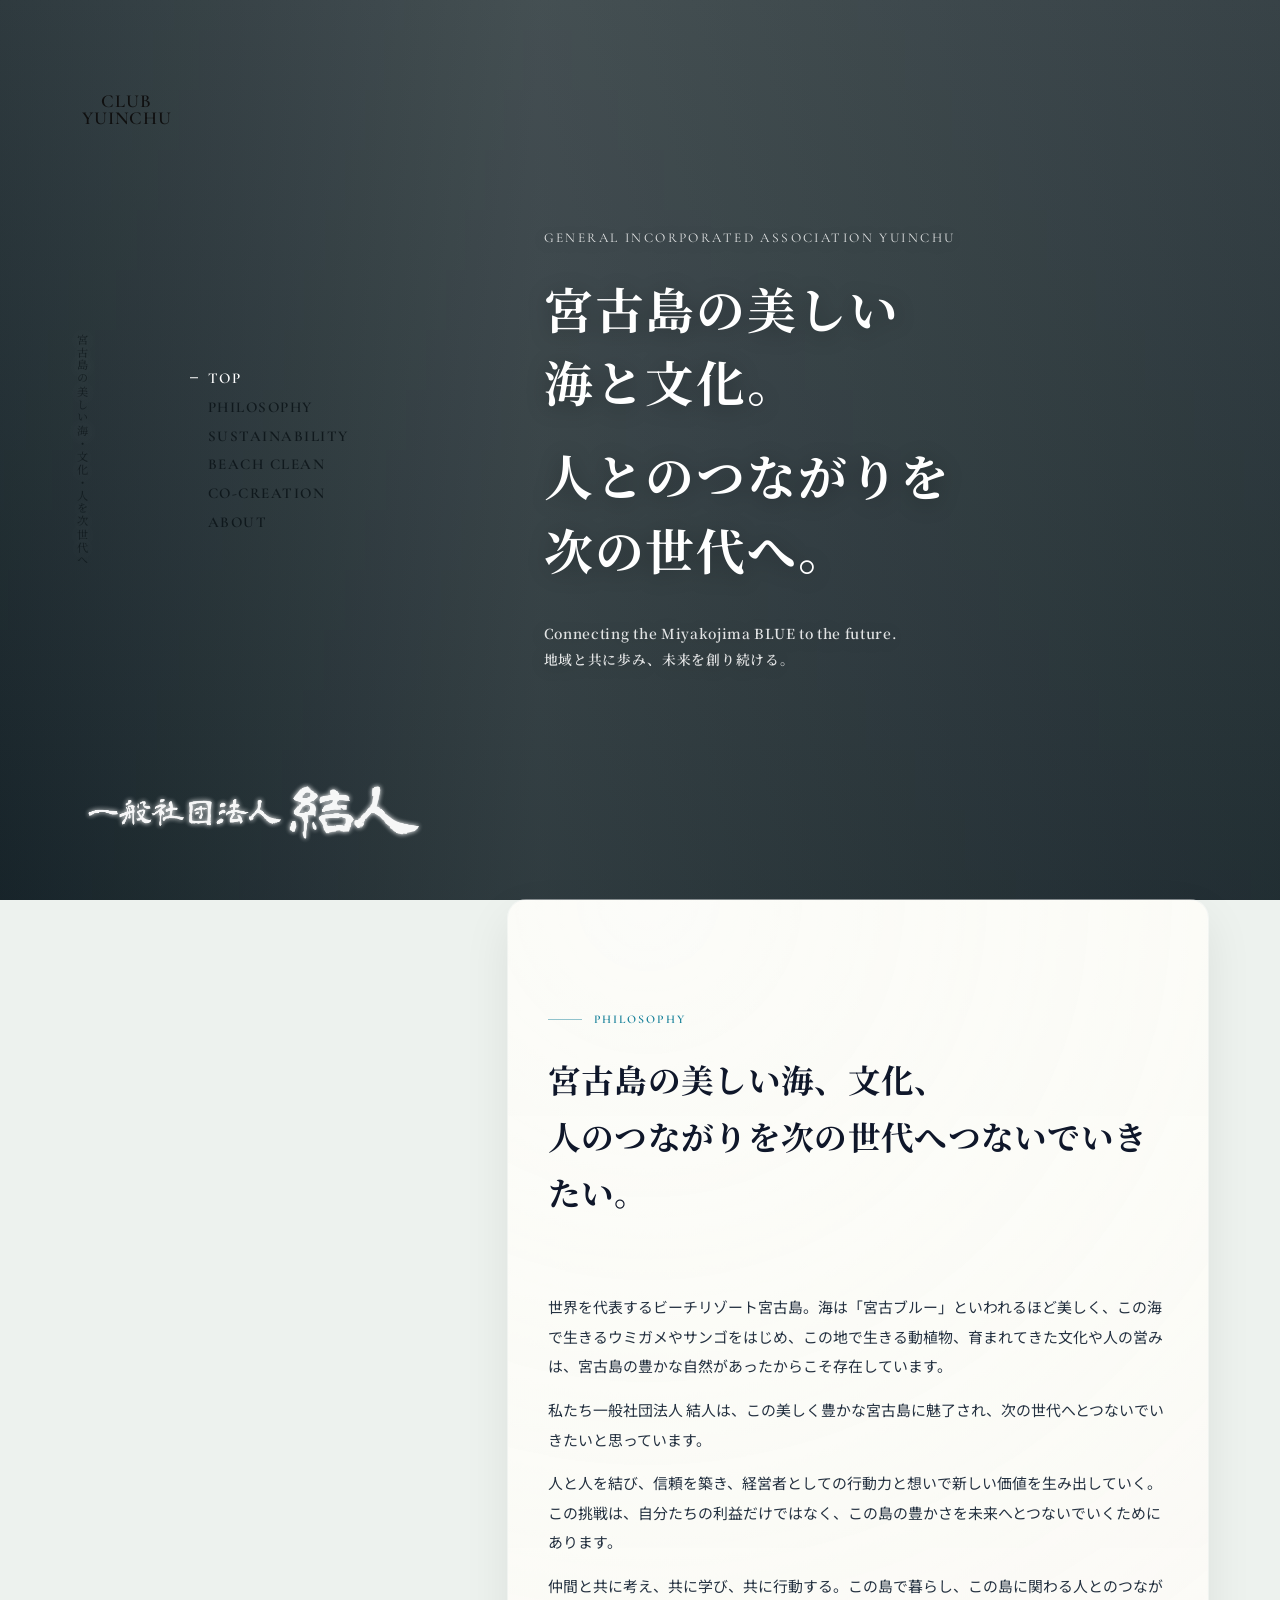
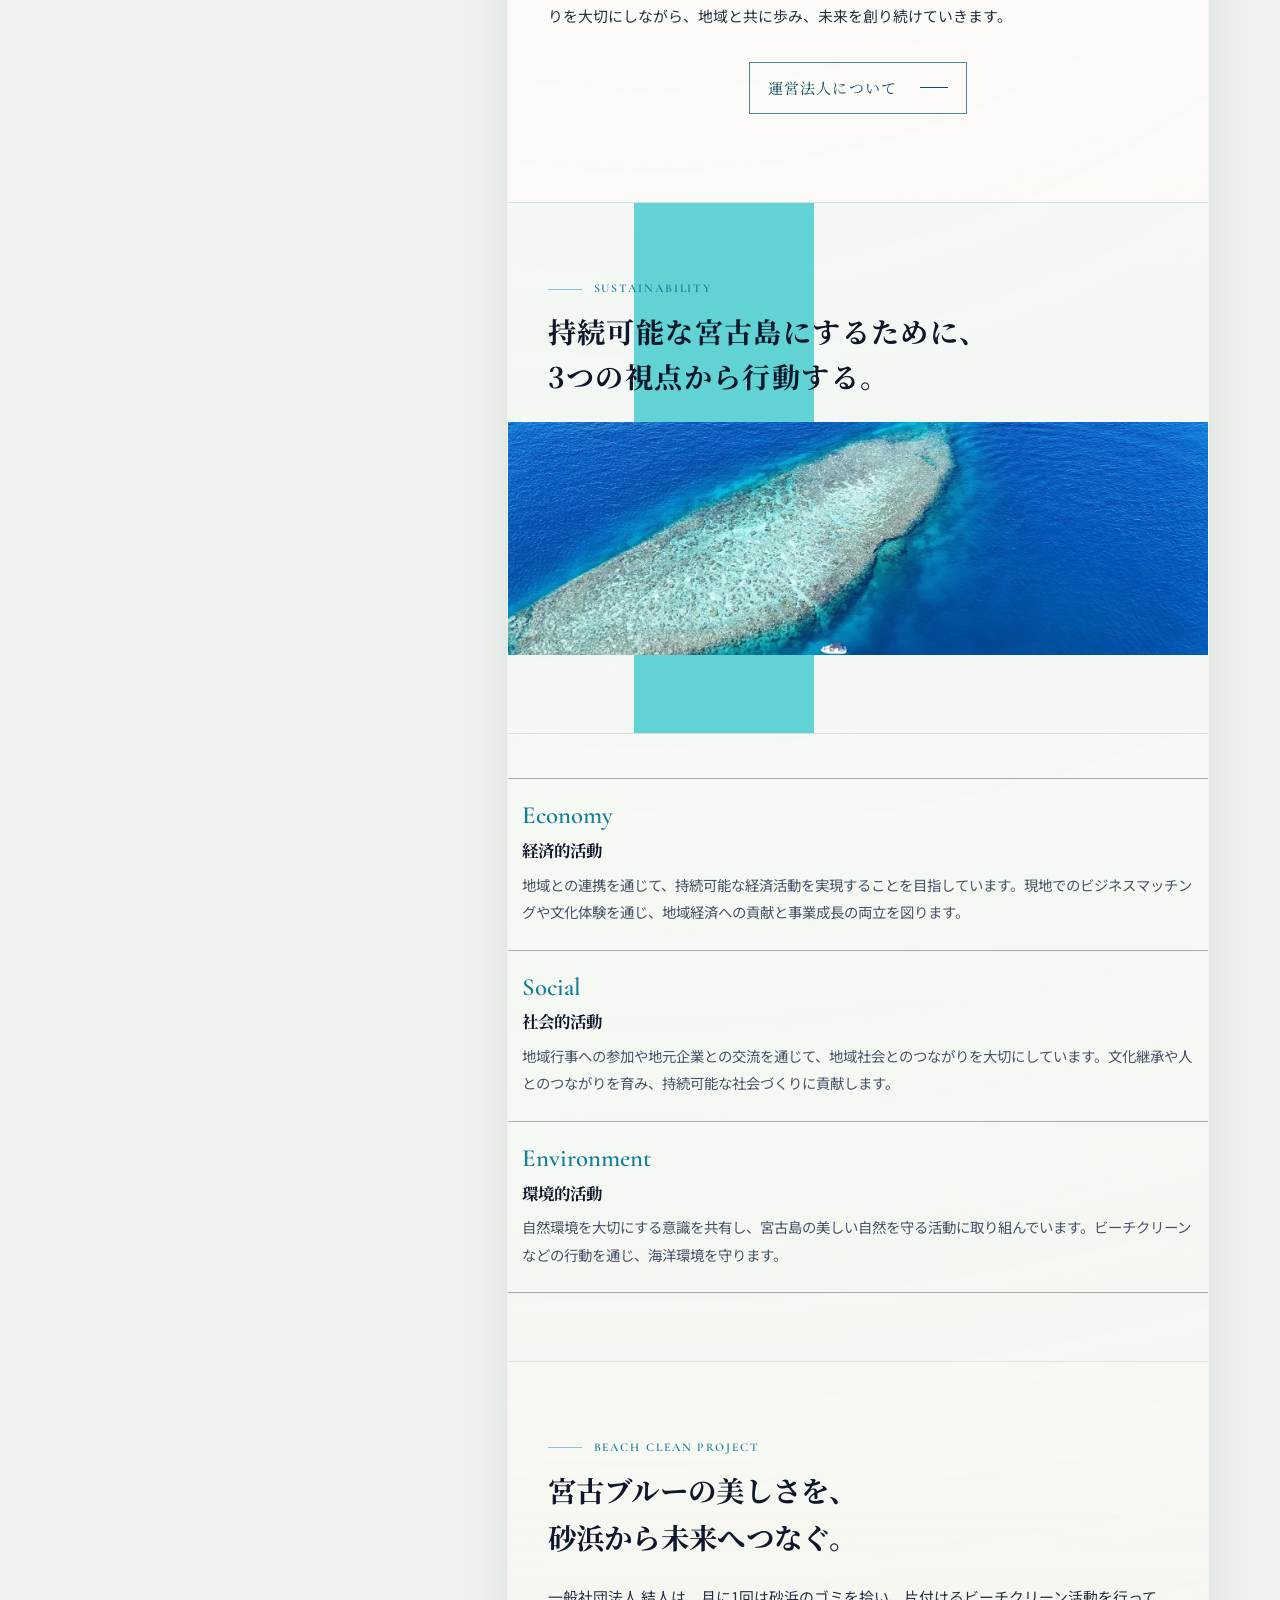
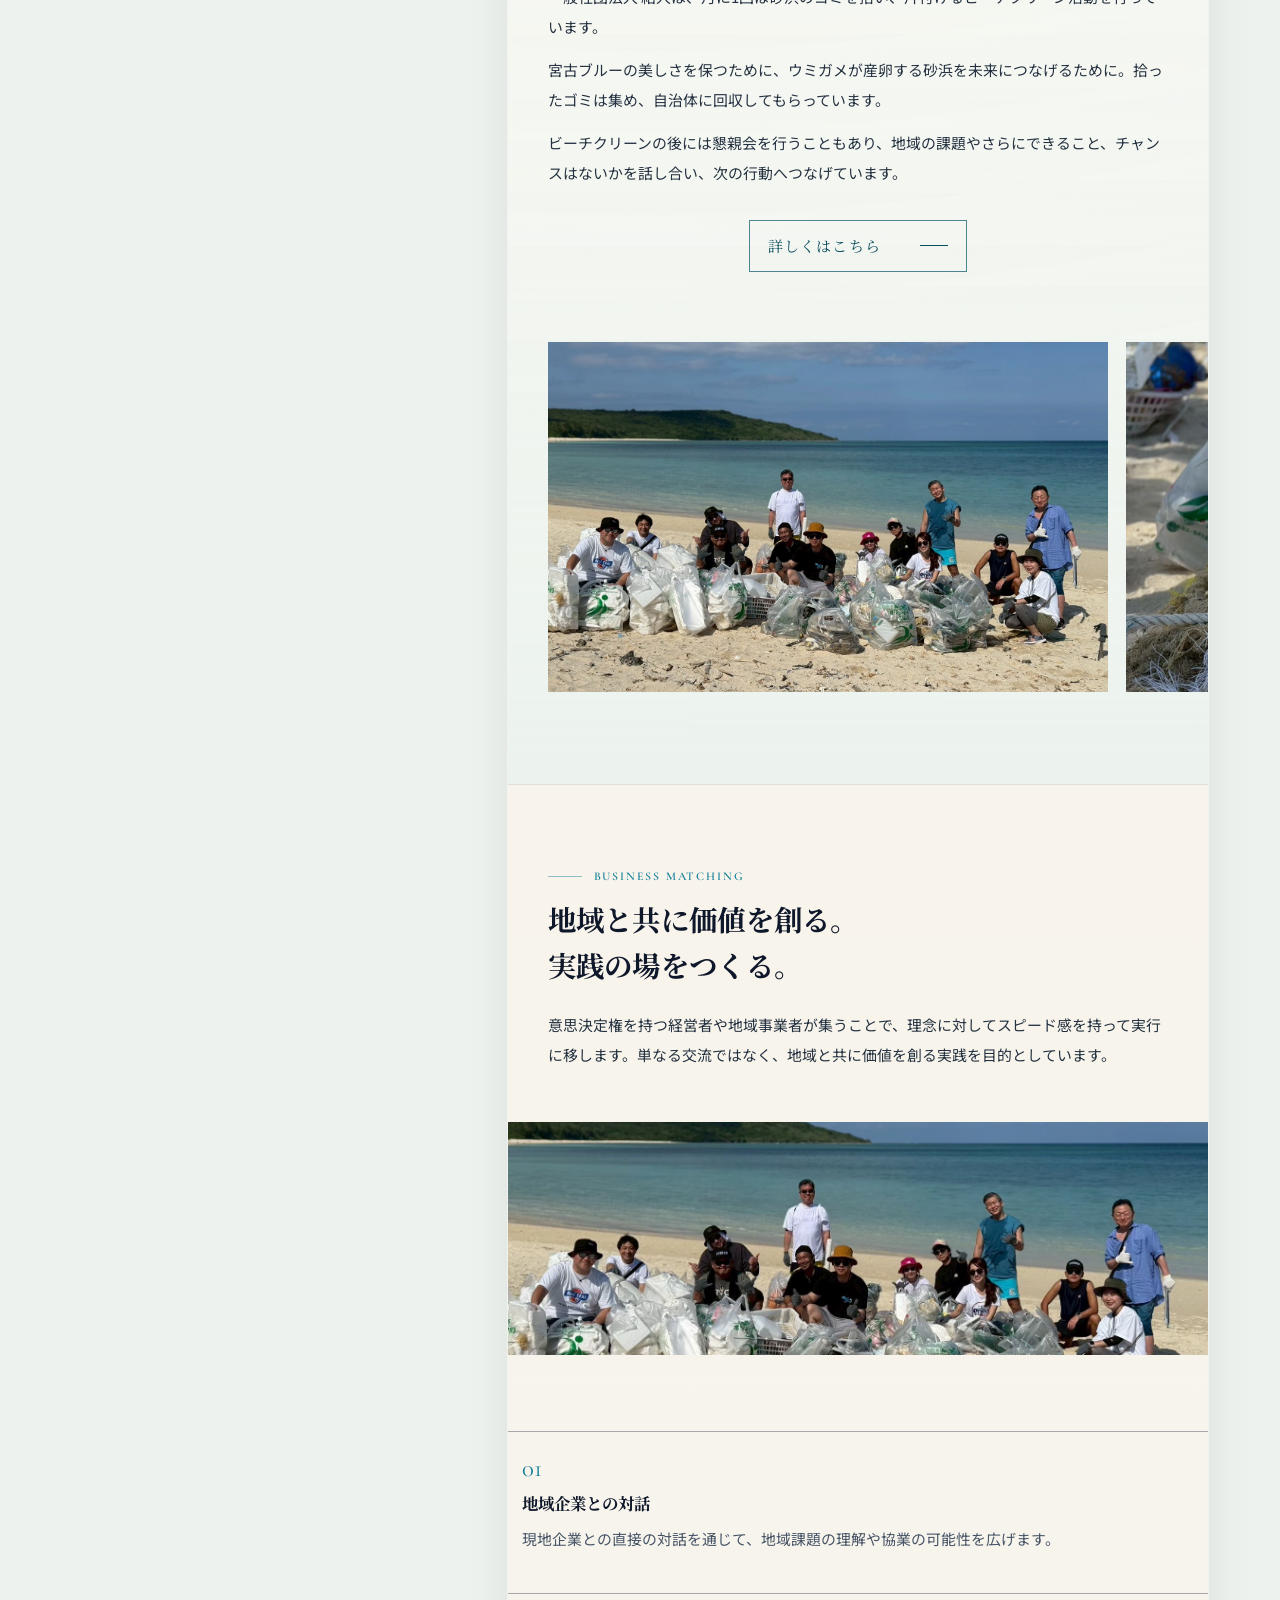
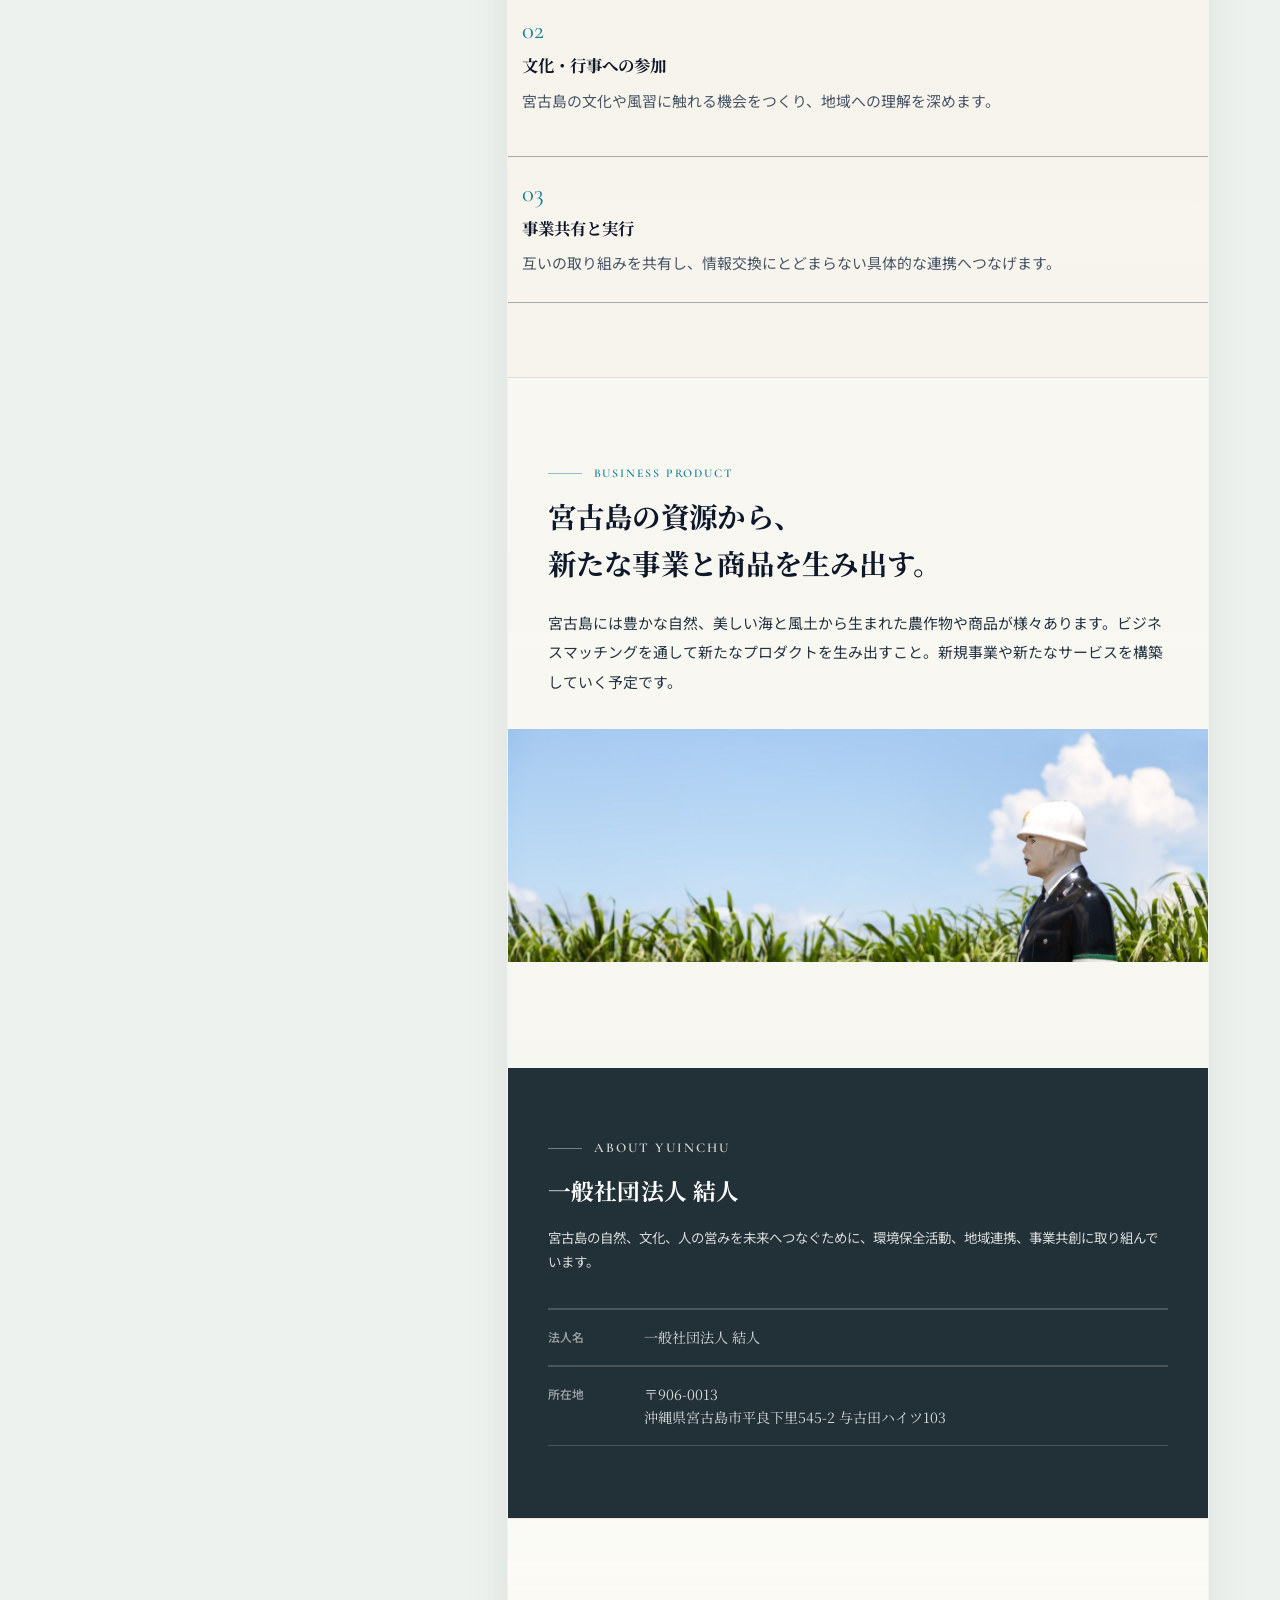
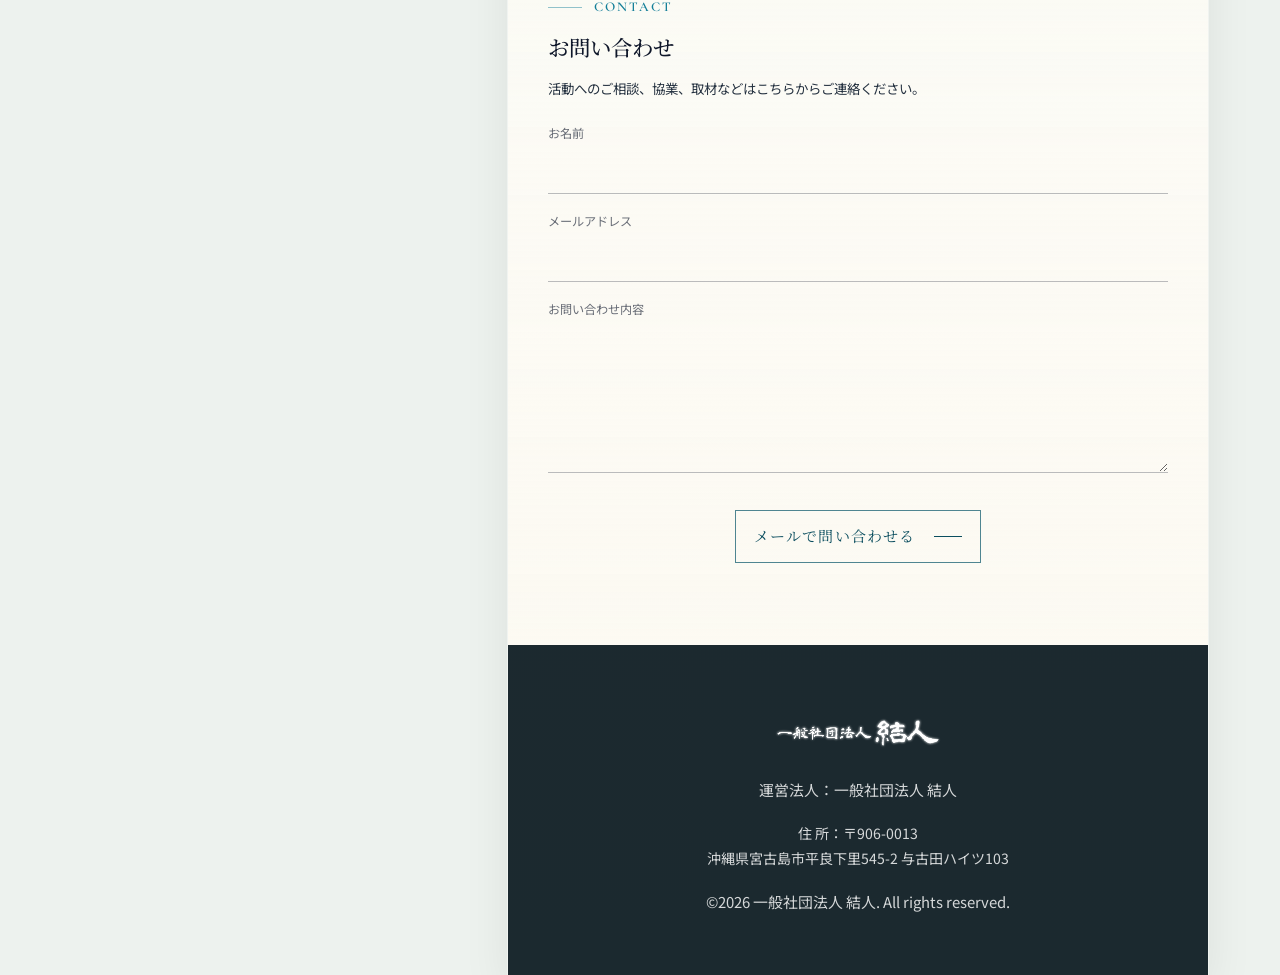
==== commit affc1d27: "Add files via upload" ====
--- a/index.html
+++ b/index.html
@@ -75,7 +75,7 @@
     <section class="section sustainability" id="sustainability">
       <div class="container sustainability__inner">
         <p class="section-label">SUSTAINABILITY</p>
-        <h2>持続可能な宮古島のために、<br>3つの視点から行動する。</h2>
+        <h2>持続可能な宮古島にするために、<br>3つの視点から行動する。</h2>
         <figure class="placeholder-frame sustainability__visual">
           <img src="assets/260625_photo/LINE_ALBUM_20260109_260625_1.jpg" alt="宮古島のサンゴ礁と海">
         </figure>
@@ -111,7 +111,7 @@
           <h2 class="section-title">宮古ブルーの美しさを、<br>砂浜から未来へつなぐ。</h2>
           <p>一般社団法人 結人は、月に1回は砂浜のゴミを拾い、片付けるビーチクリーン活動を行っています。</p>
           <p>宮古ブルーの美しさを保つために、ウミガメが産卵する砂浜を未来につなげるために。拾ったゴミは集め、自治体に回収してもらっています。</p>
-          <p>ビーチクリーンの後には懇親会を行い、地域の課題やさらにできること、チャンスはないかを話し合い、次の行動へつなげています。</p>
+          <p>ビーチクリーンの後には懇親会を行うこともあり、地域の課題やさらにできること、チャンスはないかを話し合い、次の行動へつなげています。</p>
           <a class="section-link" href="beach-clean.html">詳しくはこちら</a>
         </div>
         <div class="beach-clean__slider" aria-label="ビーチクリーン活動写真スライダー">
@@ -183,7 +183,7 @@
         <div>
           <p class="section-label">BUSINESS PRODUCT</p>
           <h2 class="section-title">宮古島の資源から、<br>新たな事業と商品を生み出す。</h2>
-          <p>宮古島には豊かな自然、美しい海と風土から生まれた農作物や商品が様々あります。ビジネスマッチングを通して新たなプロダクトを生み出すこと。新規事業や新たなサービスを構築することも可能です。</p>
+          <p>宮古島には豊かな自然、美しい海と風土から生まれた農作物や商品が様々あります。ビジネスマッチングを通して新たなプロダクトを生み出すこと。新規事業や新たなサービスを構築していく予定です。</p>
         </div>
       </div>
     </section>
@@ -203,10 +203,6 @@
           <div>
             <dt>所在地</dt>
             <dd>〒906-0013<br>沖縄県宮古島市平良下里545-2 与古田ハイツ103</dd>
-          </div>
-          <div>
-            <dt>活動領域</dt>
-            <dd>環境保全 / 地域連携 / 文化継承 / 事業共創</dd>
           </div>
         </dl>
       </div>
--- a/style_hiroha-structure.css
+++ b/style_hiroha-structure.css
@@ -935,10 +935,10 @@
 .about-page .about-hero {
   position: relative;
   z-index: 2;
-  min-height: 78svh;
+  min-height: 62svh;
   display: flex;
   align-items: center;
-  padding: 122px 0 46px;
+  padding: 112px 0 24px;
 }
 
 .about-page .about-hero__inner {
@@ -1005,22 +1005,23 @@
 }
 
 .about-page .directors {
-  padding-top: 84px;
-  padding-bottom: 110px;
+  padding-top: 82px;
+  padding-bottom: 104px;
   background: rgba(252, 250, 242, 0.78);
 }
 
 .about-page .director-feature {
   display: flex;
   justify-content: center;
-  margin-top: 58px;
-  margin-bottom: 72px;
+  margin-top: 54px;
+  margin-bottom: 66px;
 }
 
 .about-page .director-grid {
   display: grid;
   grid-template-columns: repeat(3, minmax(0, 1fr));
-  gap: 46px 24px;
+  gap: 58px 22px;
+  align-items: start;
 }
 
 .about-page .director-card {
@@ -1029,20 +1030,21 @@
 }
 
 .about-page .director-card__photo {
-  width: 100%;
+  width: min(100%, 158px);
   aspect-ratio: 1;
-  margin: 0 auto 20px;
+  margin: 0 auto 18px;
   border-radius: 50%;
   overflow: hidden;
   background: #9b9b9b;
 }
 
 .about-page .director-card--primary {
-  width: min(64%, 260px);
+  width: min(64%, 230px);
 }
 
 .about-page .director-card--primary .director-card__photo {
-  margin-bottom: 22px;
+  width: min(100%, 178px);
+  margin-bottom: 20px;
 }
 
 .about-page .director-card__photo img {
@@ -1057,14 +1059,15 @@
   place-items: center;
   color: #fff;
   font-family: var(--font-serif);
-  font-size: clamp(1rem, 4vw, 1.5rem);
+  font-size: clamp(1.05rem, 3.4vw, 1.58rem);
   line-height: 1;
+  border: 1px solid rgba(15, 23, 42, 0.22);
 }
 
 .about-page .director-card h3 {
-  margin: 0 0 7px;
+  margin: 0 0 5px;
   font-family: var(--font-serif);
-  font-size: clamp(1.04rem, 4.2vw, 1.36rem);
+  font-size: clamp(1.02rem, 3vw, 1.22rem);
   font-weight: 500;
   line-height: 1.4;
 }
@@ -1072,14 +1075,9 @@
 .about-page .director-card p {
   color: #243140;
   font-family: var(--font-serif);
-  font-size: 0.86rem;
+  font-size: 0.78rem;
   line-height: 1.5;
   text-align: center;
-}
-
-.about-page .director-card--placeholder h3,
-.about-page .director-card--placeholder p {
-  color: rgba(15, 23, 42, 0.46);
 }
 
 .about-page .about-profile {
@@ -1211,8 +1209,8 @@
   }
 
   .about-page .about-hero {
-    min-height: 74svh;
-    padding: 108px 0 42px;
+    min-height: 58svh;
+    padding: 98px 0 24px;
   }
 
   .about-page .about-hero__inner {
@@ -1239,11 +1237,28 @@
 
   .about-page .director-feature {
     margin-top: 44px;
-    margin-bottom: 54px;
+    margin-bottom: 52px;
   }
 
   .about-page .director-grid {
-    gap: 34px 14px;
+    gap: 42px 12px;
+  }
+
+  .about-page .director-card__photo {
+    width: min(100%, 116px);
+    margin-bottom: 14px;
+  }
+
+  .about-page .director-card--primary .director-card__photo {
+    width: min(100%, 154px);
+  }
+
+  .about-page .director-card h3 {
+    font-size: clamp(0.96rem, 4vw, 1.08rem);
+  }
+
+  .about-page .director-card p {
+    font-size: 0.72rem;
   }
 
   .about-page .about-profile {
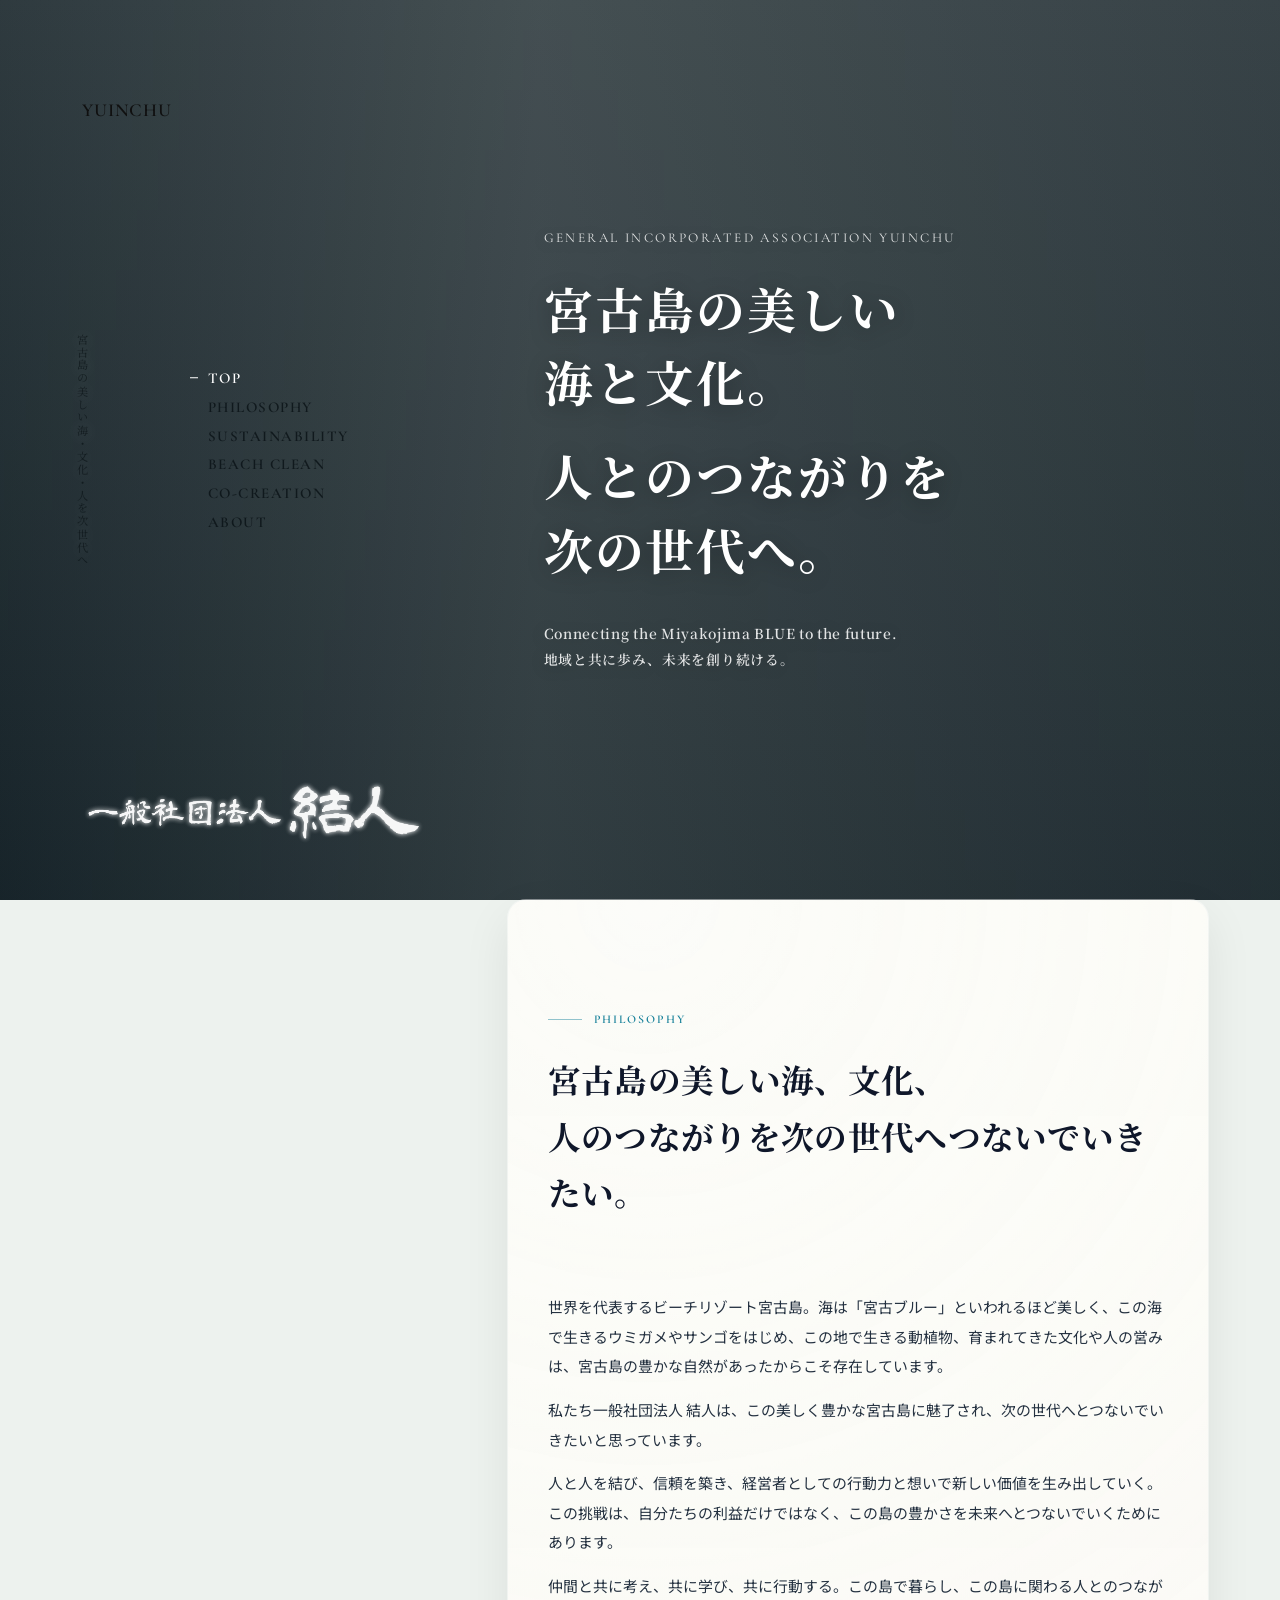
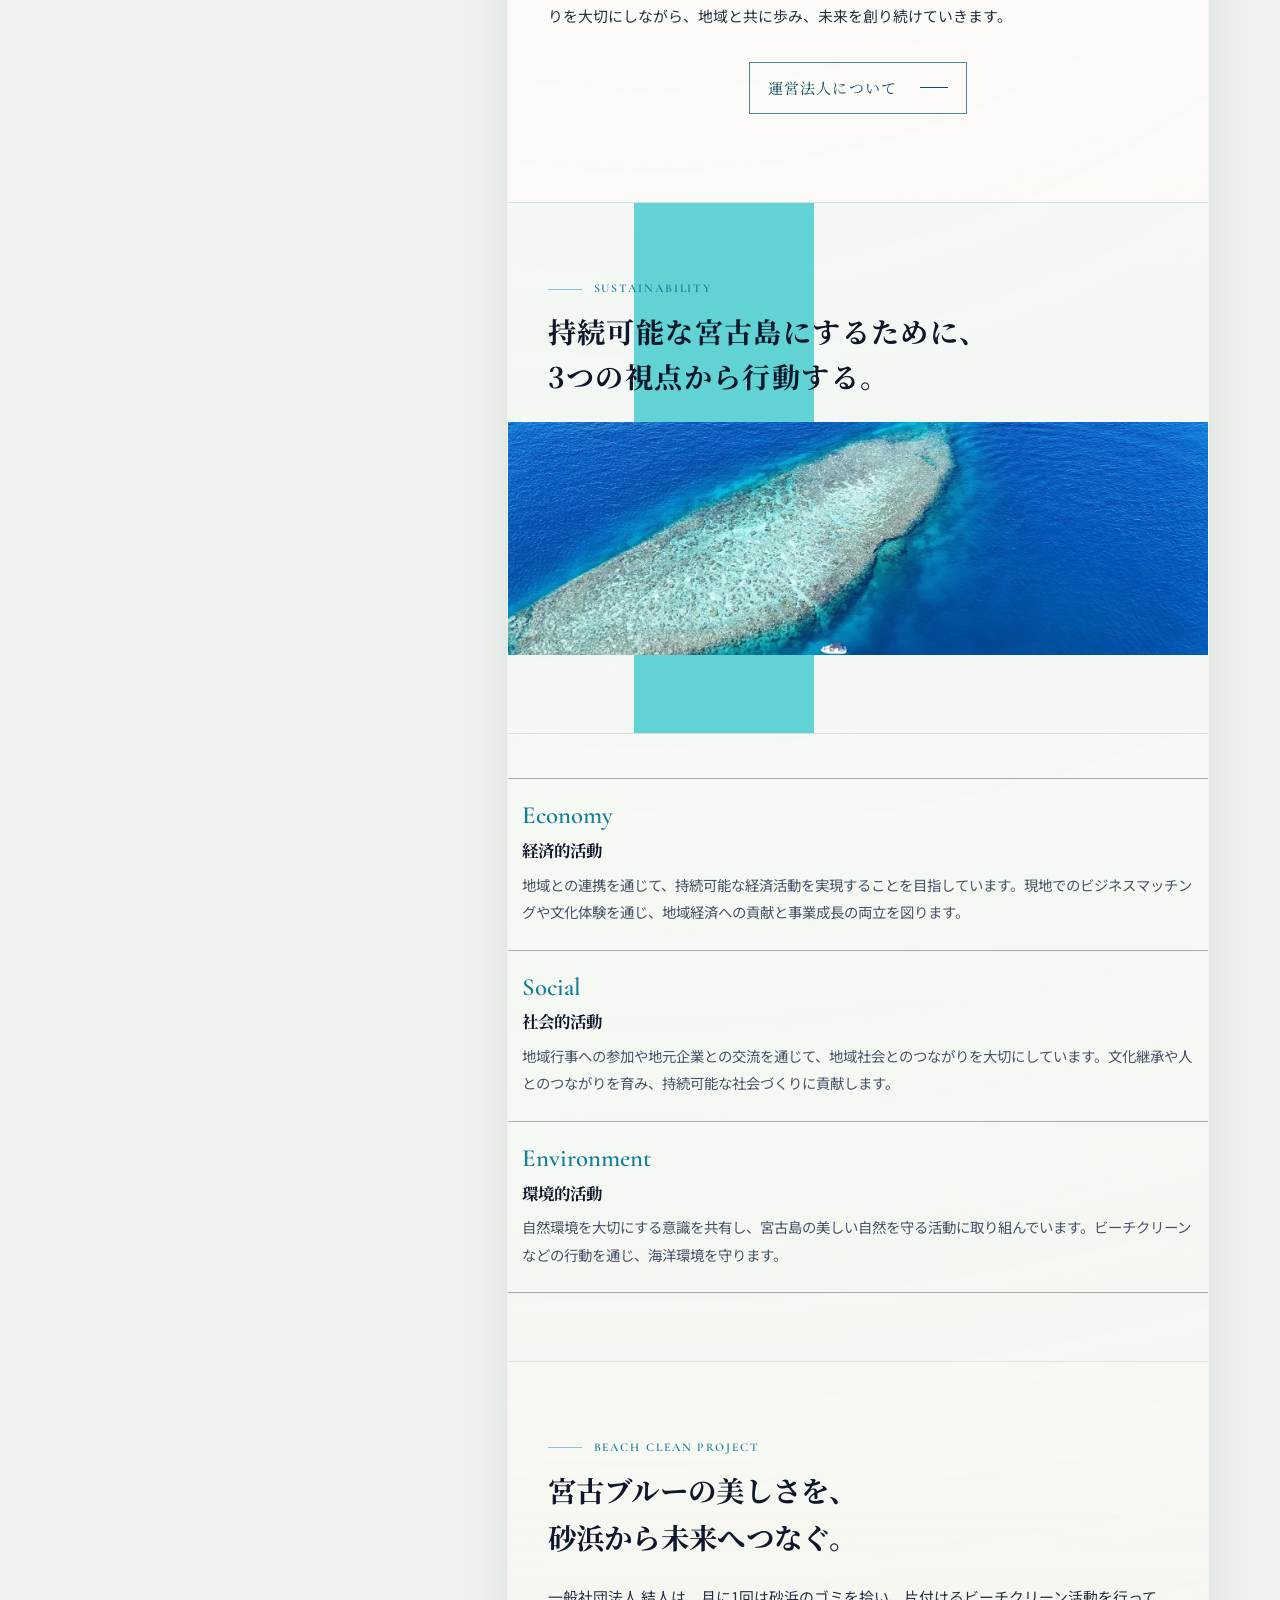
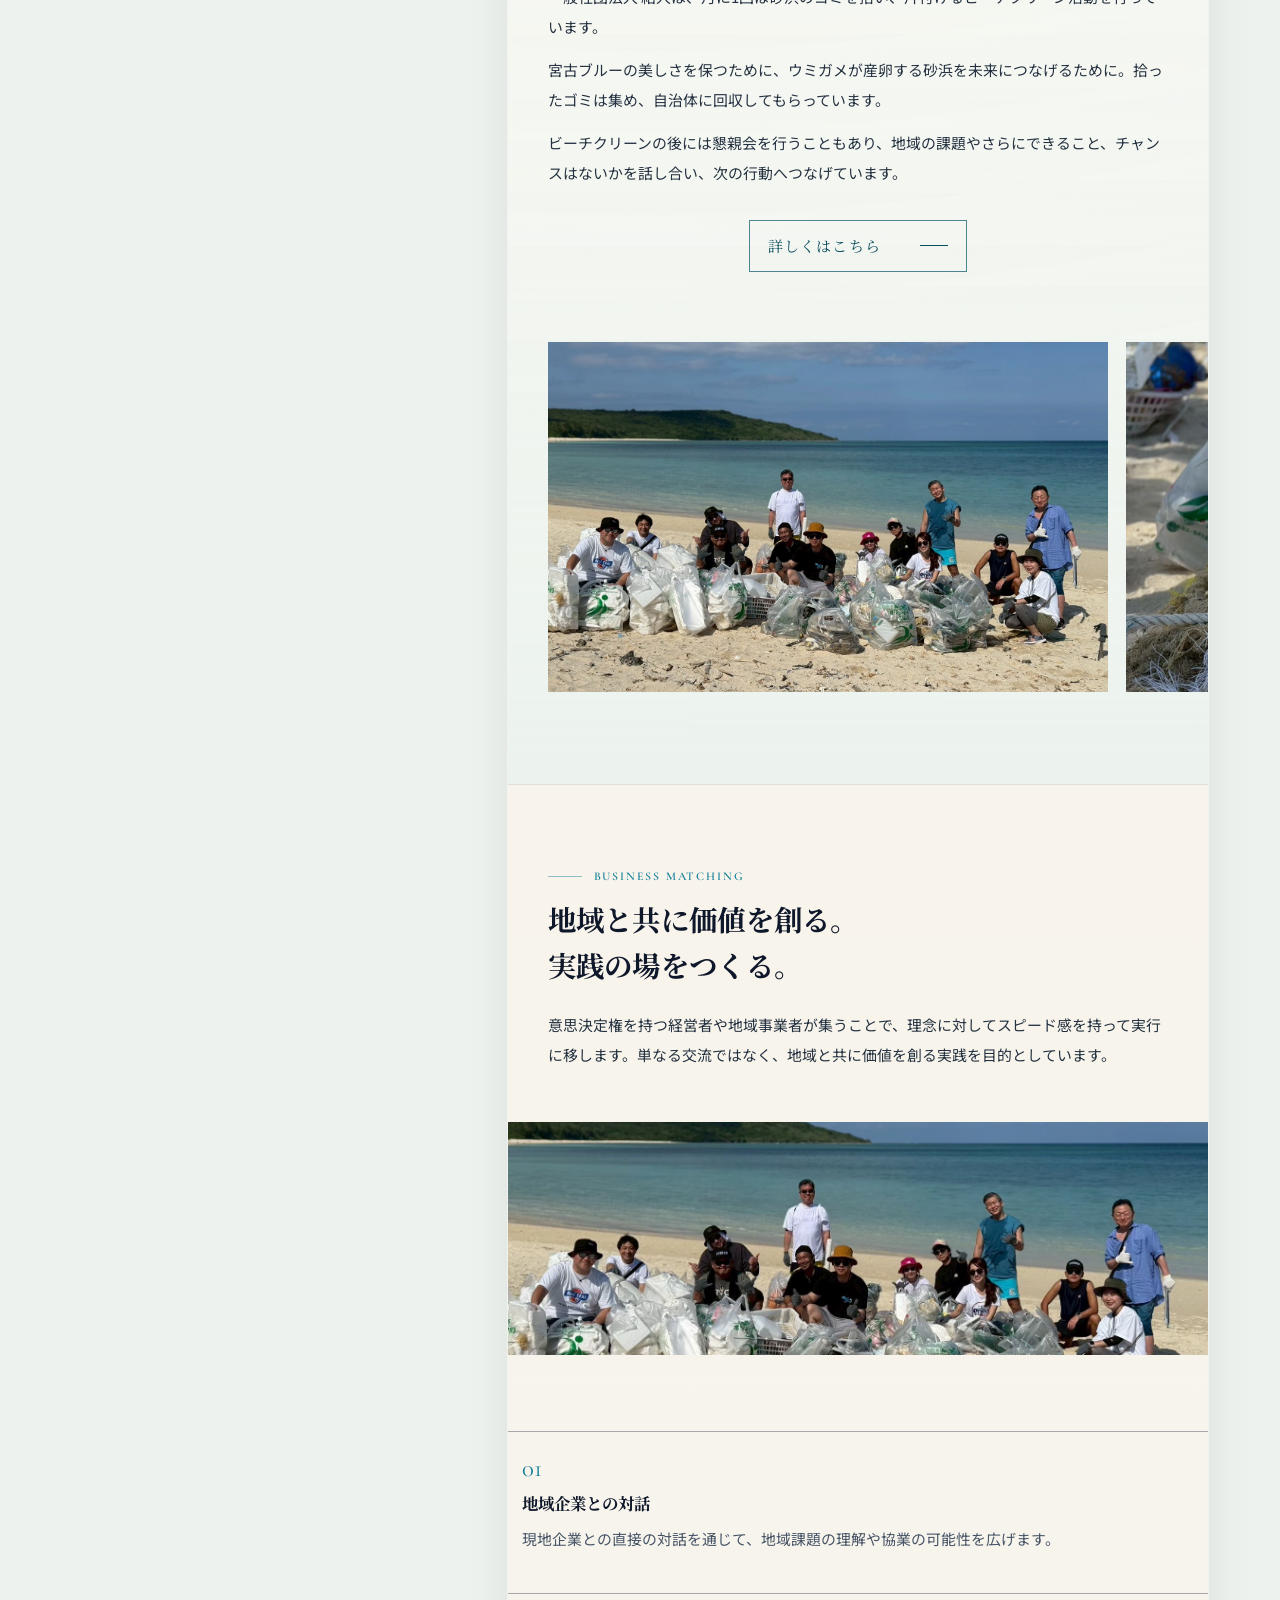
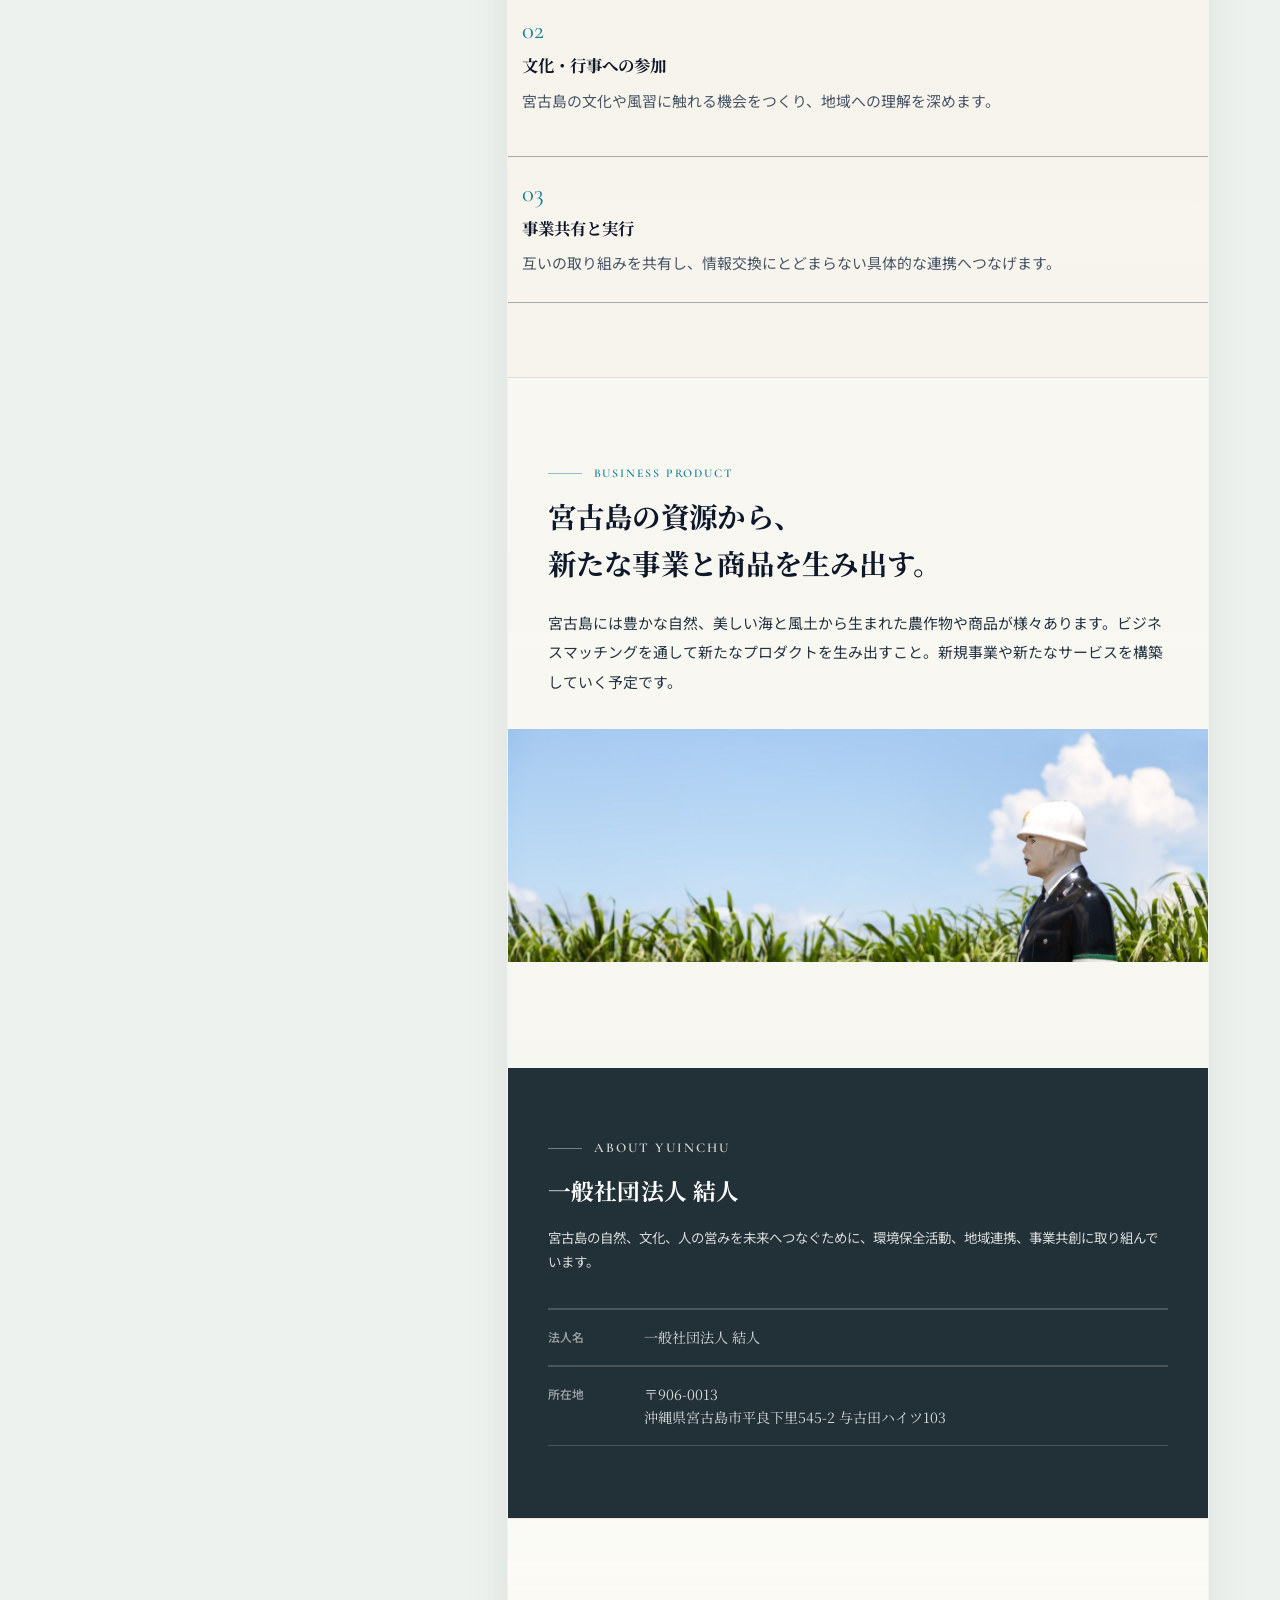
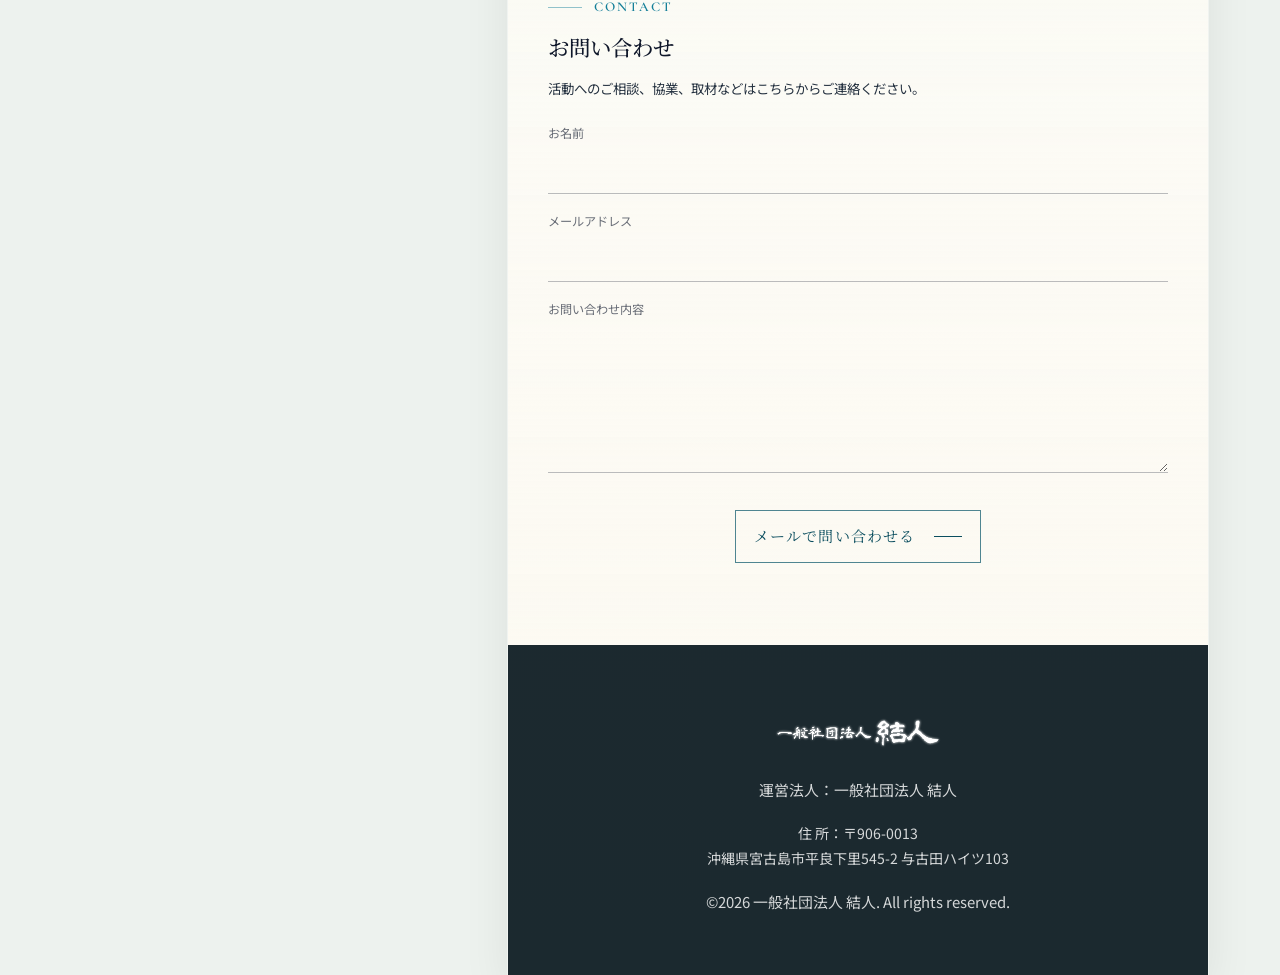
==== commit 49a48100: "Update index.html" ====
--- a/index.html
+++ b/index.html
@@ -26,7 +26,6 @@
   <header class="site-header" id="top">
     <div class="site-header__inner">
       <a class="brand" href="#top" aria-label="一般社団法人 結人 トップへ">
-        <span>CLUB</span>
         <span>YUINCHU</span>
       </a>
       <nav class="global-nav" id="global-nav" aria-label="サイトナビゲーション">
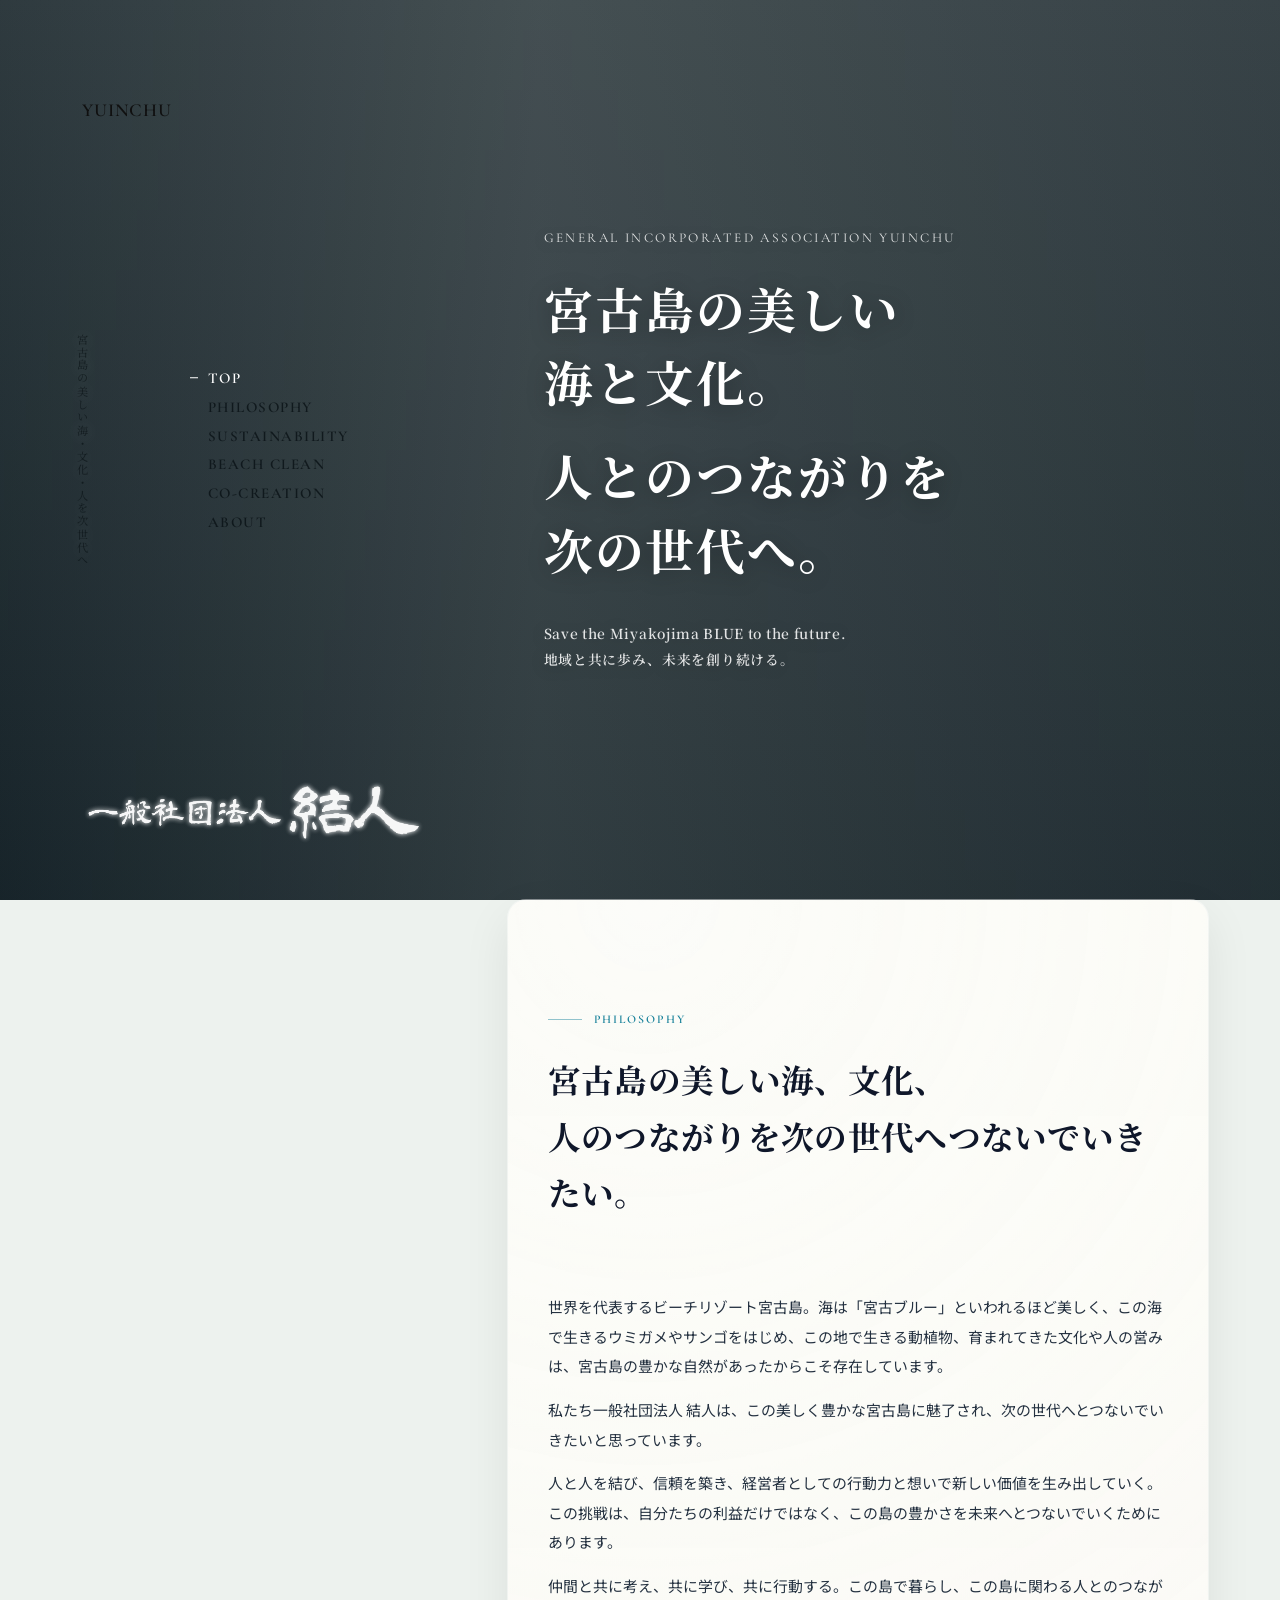
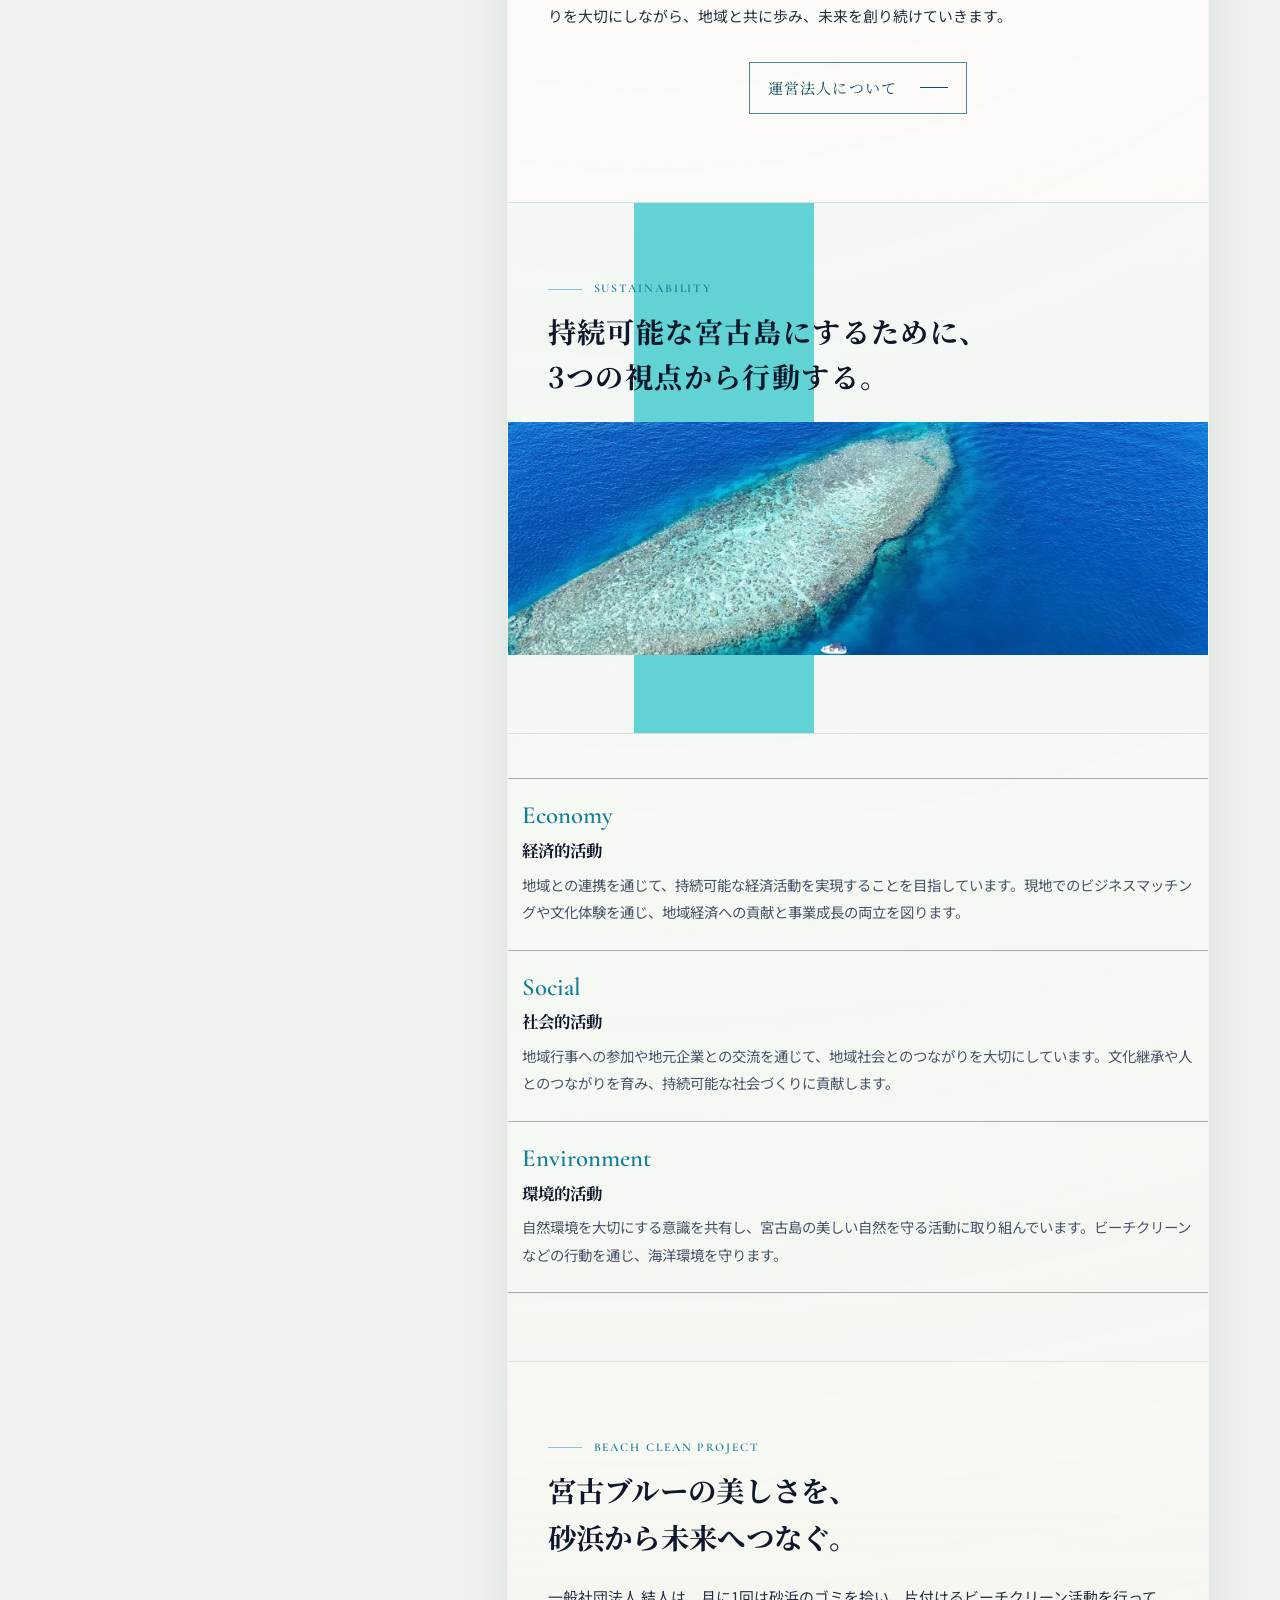
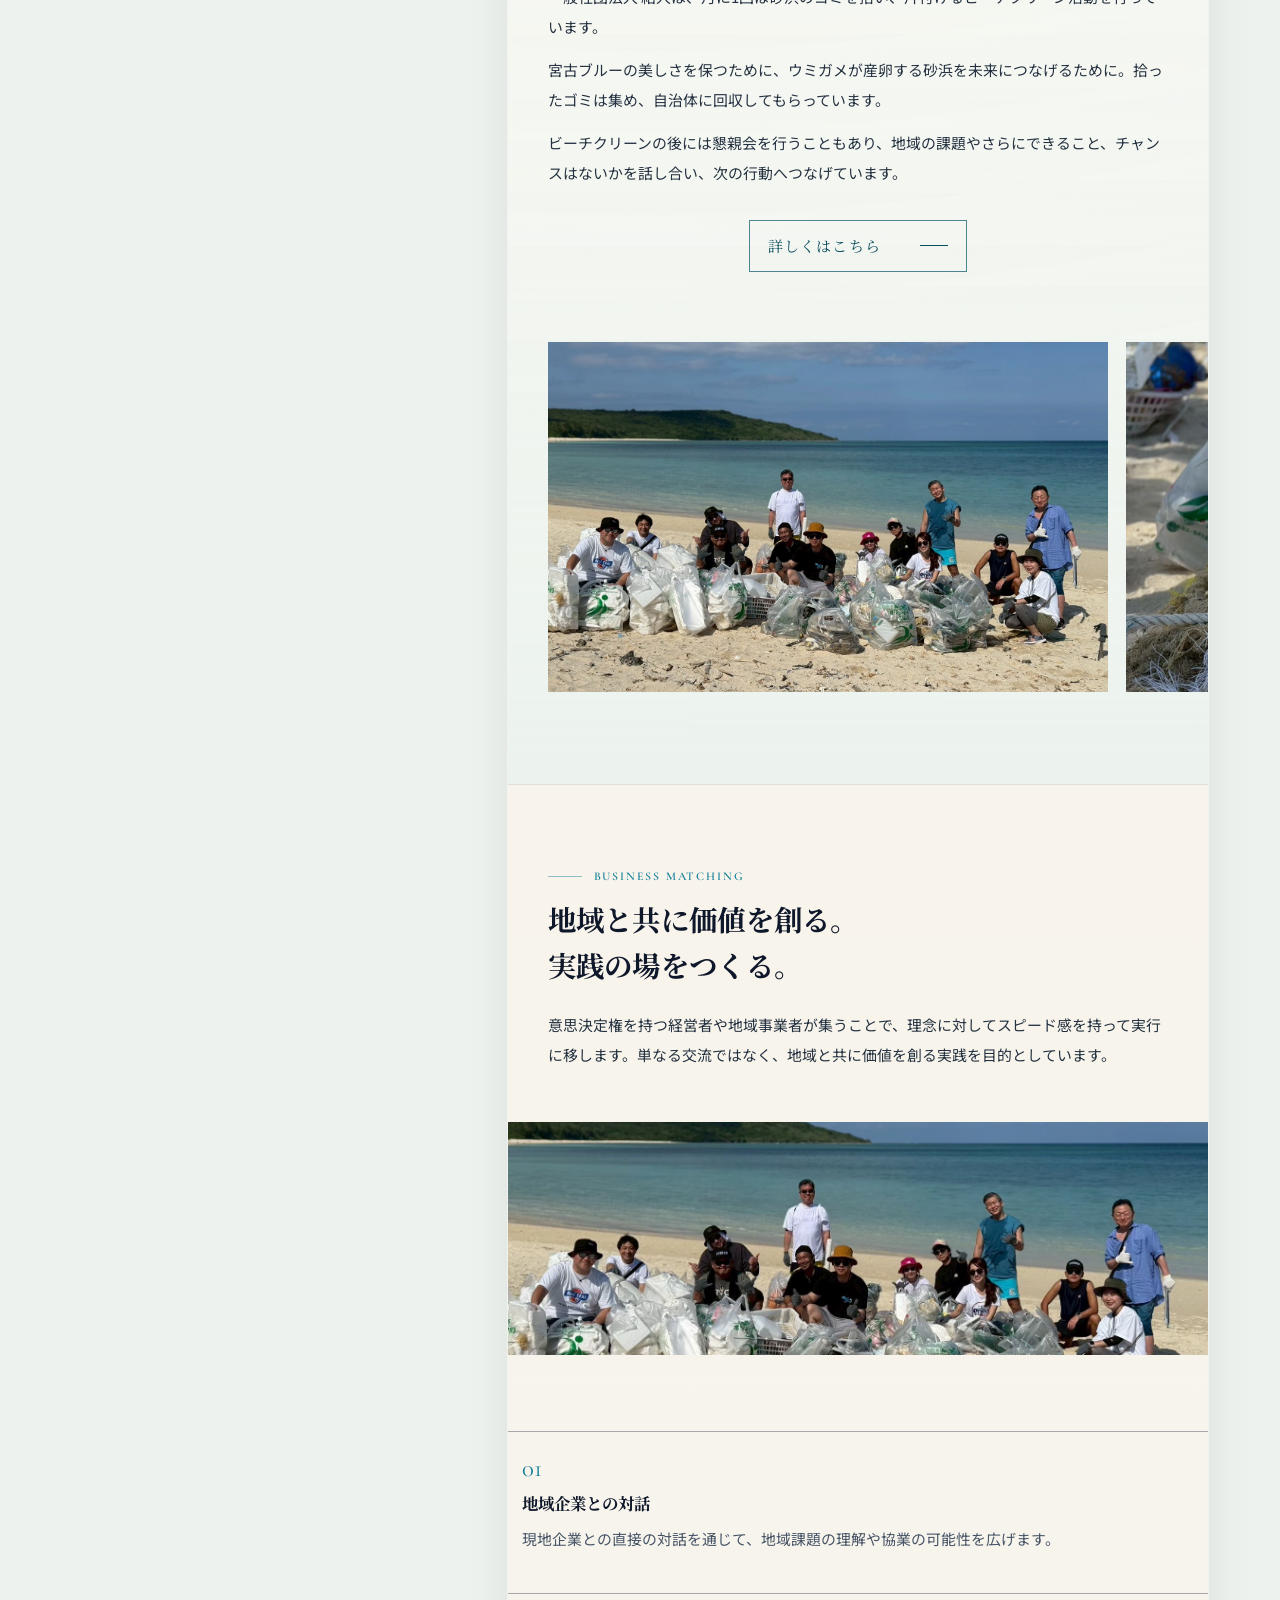
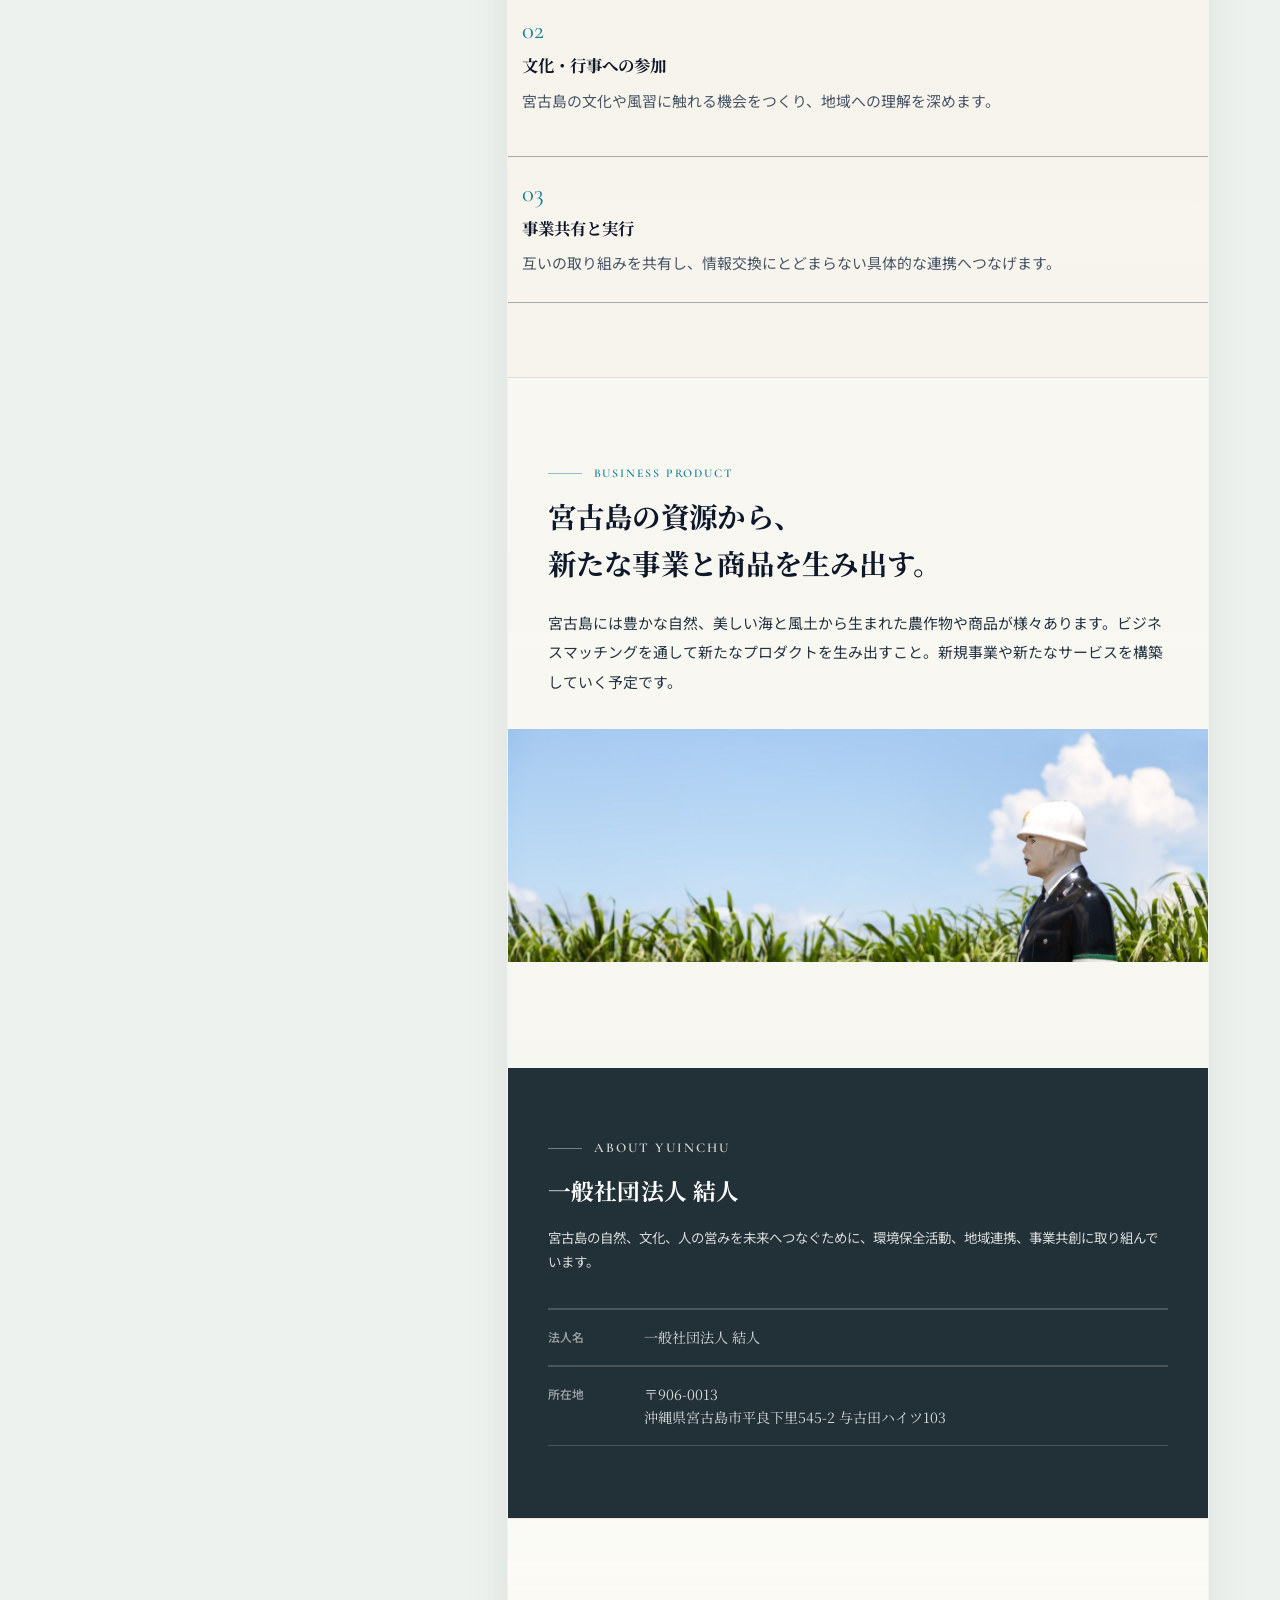
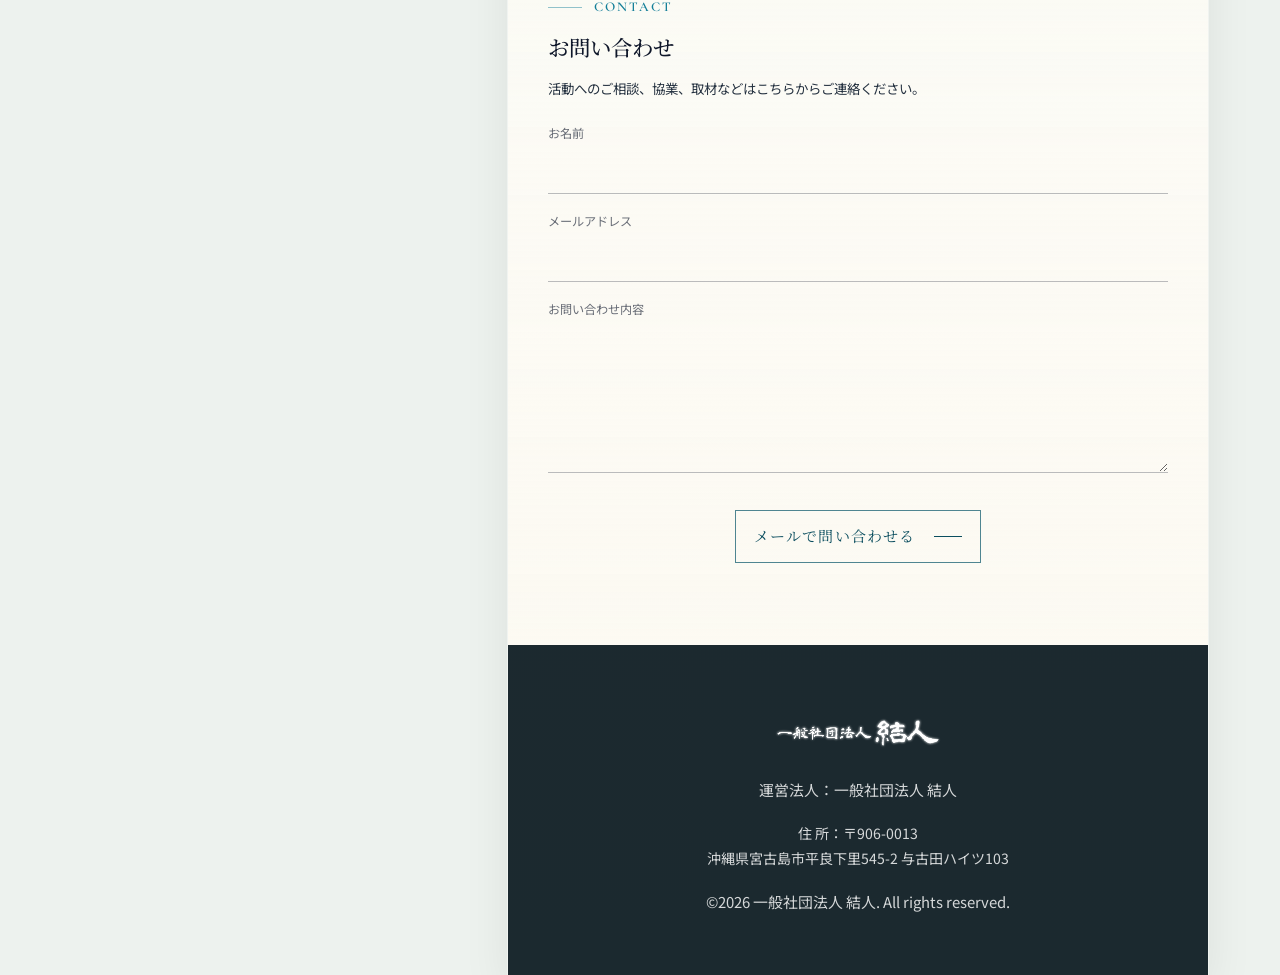
==== commit dc5a5e04: "Update index.html" ====
--- a/index.html
+++ b/index.html
@@ -50,7 +50,7 @@
       <div class="hero__content">
         <p class="hero__eyebrow">GENERAL INCORPORATED ASSOCIATION YUINCHU</p>
         <h1 class="hero__title" id="hero-title">宮古島の美しい<br>海と文化。<br><span>人とのつながりを<br>次の世代へ。</span></h1>
-        <p class="hero__lead">Connecting the Miyakojima BLUE to the future.<br>地域と共に歩み、未来を創り続ける。</p>
+        <p class="hero__lead">Save the Miyakojima BLUE to the future.<br>地域と共に歩み、未来を創り続ける。</p>
       </div>
     </section>
 
